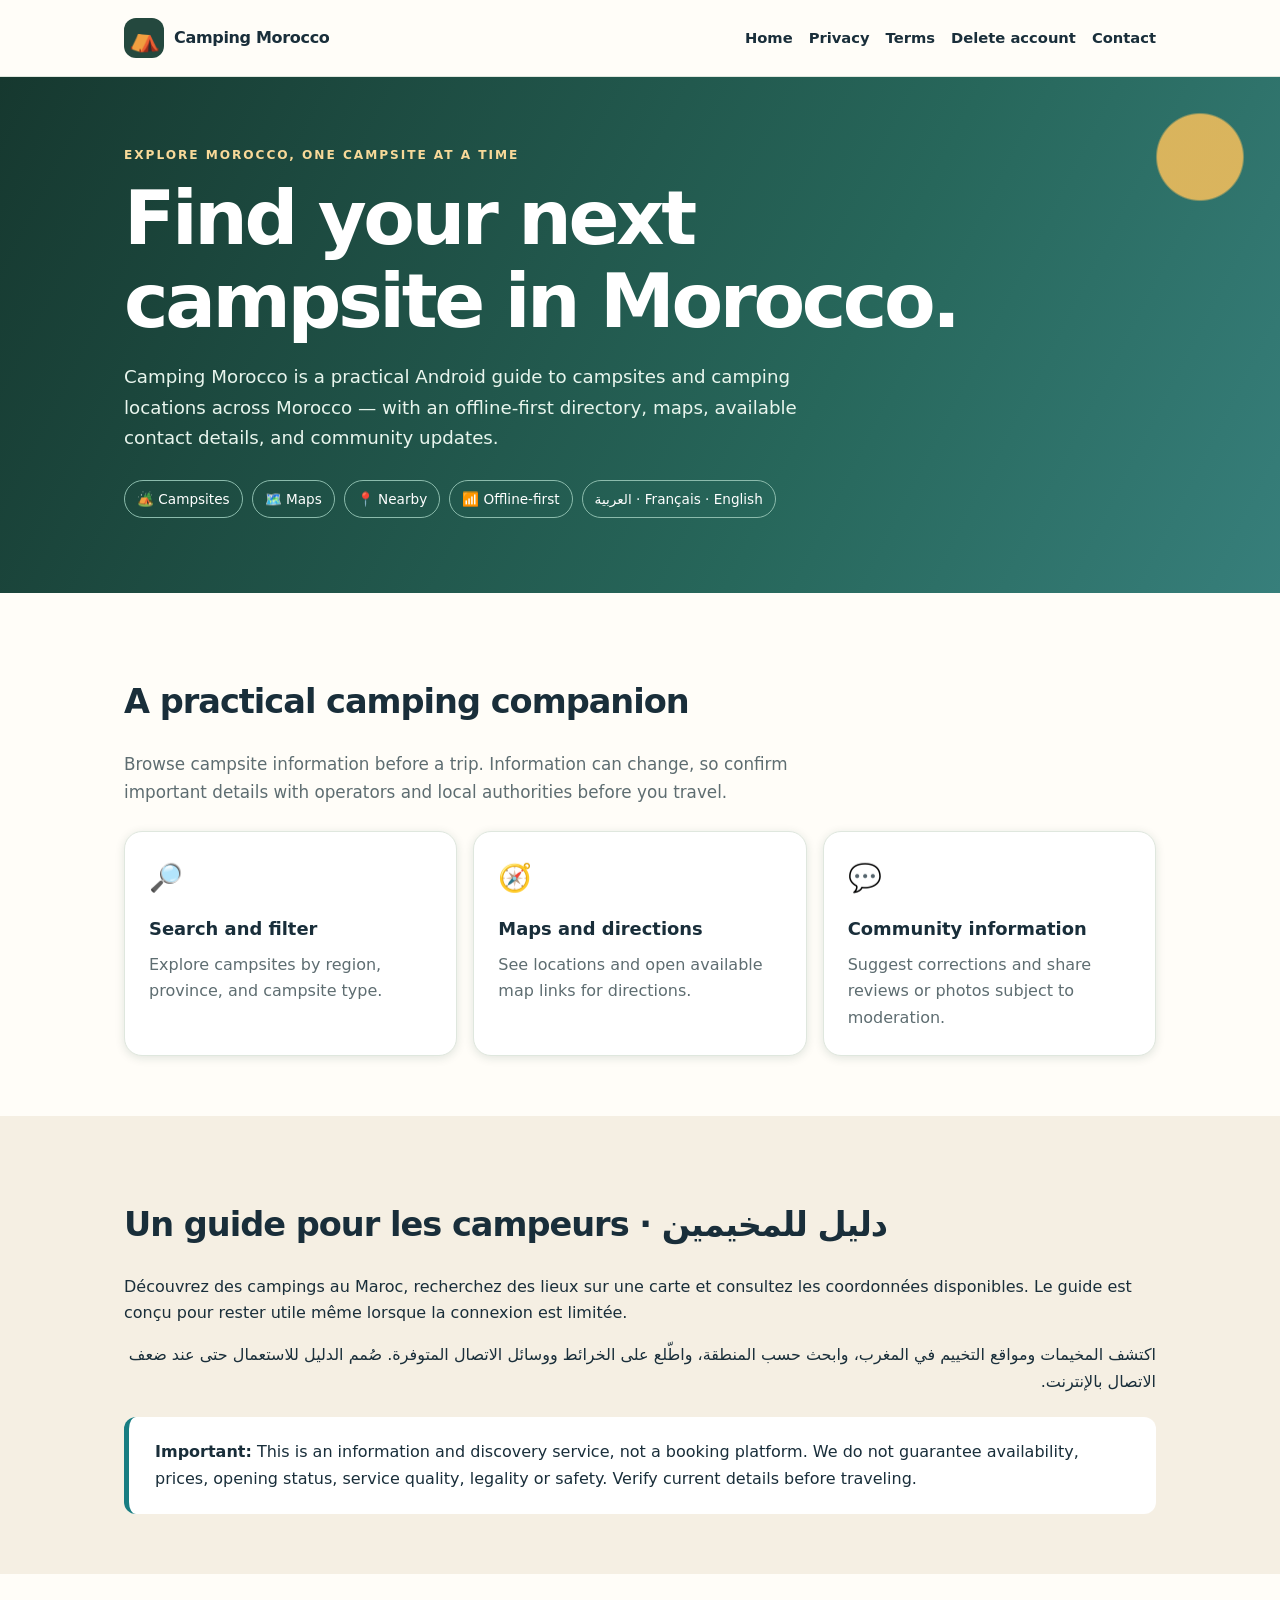
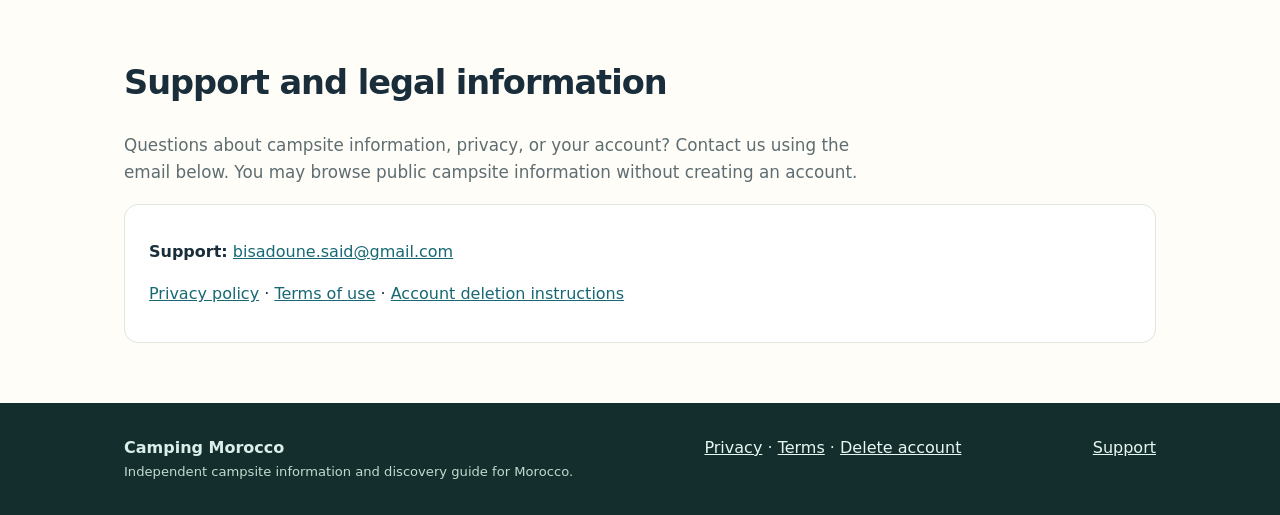
==== index.html @ 6e0ec688 "feat(site): launch Camping Morocco developer home and public legal pages" ====
<!doctype html><html lang="en"><head><meta charset="utf-8"><meta name="viewport" content="width=device-width,initial-scale=1"><meta name="color-scheme" content="light"><meta name="theme-color" content="#24483e"><meta name="description" content="Camping Morocco helps travelers discover campsites in Morocco with offline-first listings, maps, contacts, and community contributions."><title>Home — Camping Morocco</title><link rel="stylesheet" href="/styles.css"><link rel="canonical" href="https://planififni-sketch.github.io/"></head><body><header class="nav"><div class="container nav-inner"><a class="brand" href="/"><span class="brand-mark" aria-hidden="true">⛺</span><span>Camping Morocco</span></a><nav class="links" aria-label="Main navigation"><a href="/">Home</a><a href="/privacy.html">Privacy</a><a href="/terms.html">Terms</a><a href="/account-deletion.html">Delete account</a><a href="/#contact">Contact</a></nav></div></header><main><section class="hero"><div class="container hero-inner"><div class="eyebrow">Explore Morocco, one campsite at a time</div><h1>Find your next campsite in Morocco.</h1><p>Camping Morocco is a practical Android guide to campsites and camping locations across Morocco — with an offline-first directory, maps, available contact details, and community updates.</p><div class="pills"><span class="pill">🏕️ Campsites</span><span class="pill">🗺️ Maps</span><span class="pill">📍 Nearby</span><span class="pill">📶 Offline-first</span><span class="pill">العربية · Français · English</span></div></div></section><section class="section"><div class="container"><h2>A practical camping companion</h2><p class="lead">Browse campsite information before a trip. Information can change, so confirm important details with operators and local authorities before you travel.</p><div class="grid"><article class="tile"><span class="glyph">🔎</span><h3>Search and filter</h3><p>Explore campsites by region, province, and campsite type.</p></article><article class="tile"><span class="glyph">🧭</span><h3>Maps and directions</h3><p>See locations and open available map links for directions.</p></article><article class="tile"><span class="glyph">💬</span><h3>Community information</h3><p>Suggest corrections and share reviews or photos subject to moderation.</p></article></div></div></section><section class="section soft"><div class="container"><h2>Un guide pour les campeurs · دليل للمخيمين</h2><p lang="fr">Découvrez des campings au Maroc, recherchez des lieux sur une carte et consultez les coordonnées disponibles. Le guide est conçu pour rester utile même lorsque la connexion est limitée.</p><p lang="ar" dir="rtl">اكتشف المخيمات ومواقع التخييم في المغرب، وابحث حسب المنطقة، واطّلع على الخرائط ووسائل الاتصال المتوفرة. صُمم الدليل للاستعمال حتى عند ضعف الاتصال بالإنترنت.</p><div class="notes"><strong>Important:</strong> This is an information and discovery service, not a booking platform. We do not guarantee availability, prices, opening status, service quality, legality or safety. Verify current details before traveling.</div></div></section><section id="contact" class="section"><div class="container"><h2>Support and legal information</h2><p class="lead">Questions about campsite information, privacy, or your account? Contact us using the email below. You may browse public campsite information without creating an account.</p><div class="contact"><p><strong>Support:</strong> <a href="mailto:bisadoune.said@gmail.com">bisadoune.said@gmail.com</a></p><p><a href="/privacy.html">Privacy policy</a> · <a href="/terms.html">Terms of use</a> · <a href="/account-deletion.html">Account deletion instructions</a></p></div></div></section></main><footer class="footer"><div class="container footer-inner"><div><strong>Camping Morocco</strong><div class="meta">Independent campsite information and discovery guide for Morocco.</div></div><div><a href="/privacy.html">Privacy</a> · <a href="/terms.html">Terms</a> · <a href="/account-deletion.html">Delete account</a></div><div><a href="mailto:bisadoune.said@gmail.com">Support</a></div></div></footer></body></html>
---- styles.css ----
:root{color-scheme:light;--ink:#192e3a;--pine:#24483e;--sea:#187d82;--sand:#f5efe3;--paper:#fffdf8;--muted:#5e6d71;--line:#dfe7de;--sun:#e9b44f}*{box-sizing:border-box}html{scroll-behavior:smooth}body{margin:0;background:var(--paper);color:var(--ink);font-family:system-ui,-apple-system,Segoe UI,Arial,sans-serif;line-height:1.65}a{color:#176873}a:focus-visible,button:focus-visible{outline:3px solid #c27b2c;outline-offset:3px}.container{max-width:1080px;margin:auto;padding:0 24px}.nav{background:var(--paper);border-bottom:1px solid var(--line)}.nav-inner{min-height:76px;display:flex;align-items:center;justify-content:space-between;gap:20px;flex-wrap:wrap}.brand{display:inline-flex;align-items:center;gap:10px;text-decoration:none;color:var(--ink);font-weight:800;letter-spacing:-.02em}.brand-mark{display:grid;place-items:center;width:40px;height:40px;border-radius:12px;background:var(--pine);color:#fff;font-size:25px}.links{display:flex;flex-wrap:wrap;gap:16px}.links a{text-decoration:none;font-weight:600;color:var(--ink);font-size:.92rem}.links a:hover{text-decoration:underline}.hero{background:linear-gradient(117deg,#16382f,#27675b 64%,#377f7b);color:#fff;position:relative;overflow:hidden}.hero:after{content:"";position:absolute;width:300px;height:300px;right:-70px;top:-70px;background:radial-gradient(circle,#f8c05b 0 20%,transparent 21%);opacity:.85}.hero-inner{min-height:350px;padding-top:68px;padding-bottom:75px;position:relative;z-index:1}.eyebrow{text-transform:uppercase;letter-spacing:.16em;font-size:.76rem;font-weight:750;color:#f8d999}.hero h1{font-size:clamp(2.4rem,6vw,4.7rem);max-width:850px;line-height:1.1;letter-spacing:-.045em;margin:12px 0 20px}.hero p{max-width:680px;color:#e8f5ed;font-size:1.14rem}.pills{display:flex;gap:9px;flex-wrap:wrap;margin-top:27px}.pill{border:1px solid #8bbbac;border-radius:100px;padding:7px 12px;font-size:.85rem}.section{padding:60px 0}.section.soft{background:var(--sand)}h2{font-size:clamp(1.55rem,3vw,2.1rem);letter-spacing:-.03em;line-height:1.25}h3{font-size:1.12rem;margin:0 0 8px}.lead{font-size:1.05rem;color:var(--muted);max-width:740px}.grid{display:grid;grid-template-columns:repeat(3,minmax(0,1fr));gap:16px;margin-top:25px}.tile{background:#fff;border:1px solid var(--line);padding:24px;border-radius:18px;box-shadow:0 2px 10px #123a2520}.tile p{margin:0;color:var(--muted)}.glyph{font-size:1.7rem;display:block;margin-bottom:13px}.notes{padding:22px 26px;background:#fff;border-left:5px solid var(--sea);border-radius:12px;margin-top:22px}.button{display:inline-block;background:var(--pine);color:#fff;text-decoration:none;border-radius:10px;padding:10px 16px;font-weight:700}.button:hover{background:#366e5b}.footer{background:#142e2d;color:#daeeea;padding:32px 0}.footer a{color:#e7f8f3}.footer-inner{display:flex;gap:20px;justify-content:space-between;flex-wrap:wrap}.legal{max-width:850px;margin:0 auto;padding:52px 24px 80px}.legal h1{font-size:clamp(2rem,5vw,3rem);line-height:1.2}.legal h2{margin-top:32px}.legal .date{color:var(--muted)}.legal li{margin-bottom:11px}.small{font-size:.9rem;color:var(--muted)}.langbox{margin-top:32px;border-top:1px solid var(--line);padding-top:16px}.langbox[dir=rtl]{text-align:right}.contact{padding:18px 24px;border:1px solid var(--line);border-radius:14px;background:#fff}.meta{font-size:.82rem;color:#c2d9cd}@media(max-width:710px){.grid{grid-template-columns:1fr}.hero-inner{padding-top:48px;padding-bottom:54px}.nav-inner{padding-top:14px;padding-bottom:14px}.links{gap:12px}.section{padding:43px 0}}
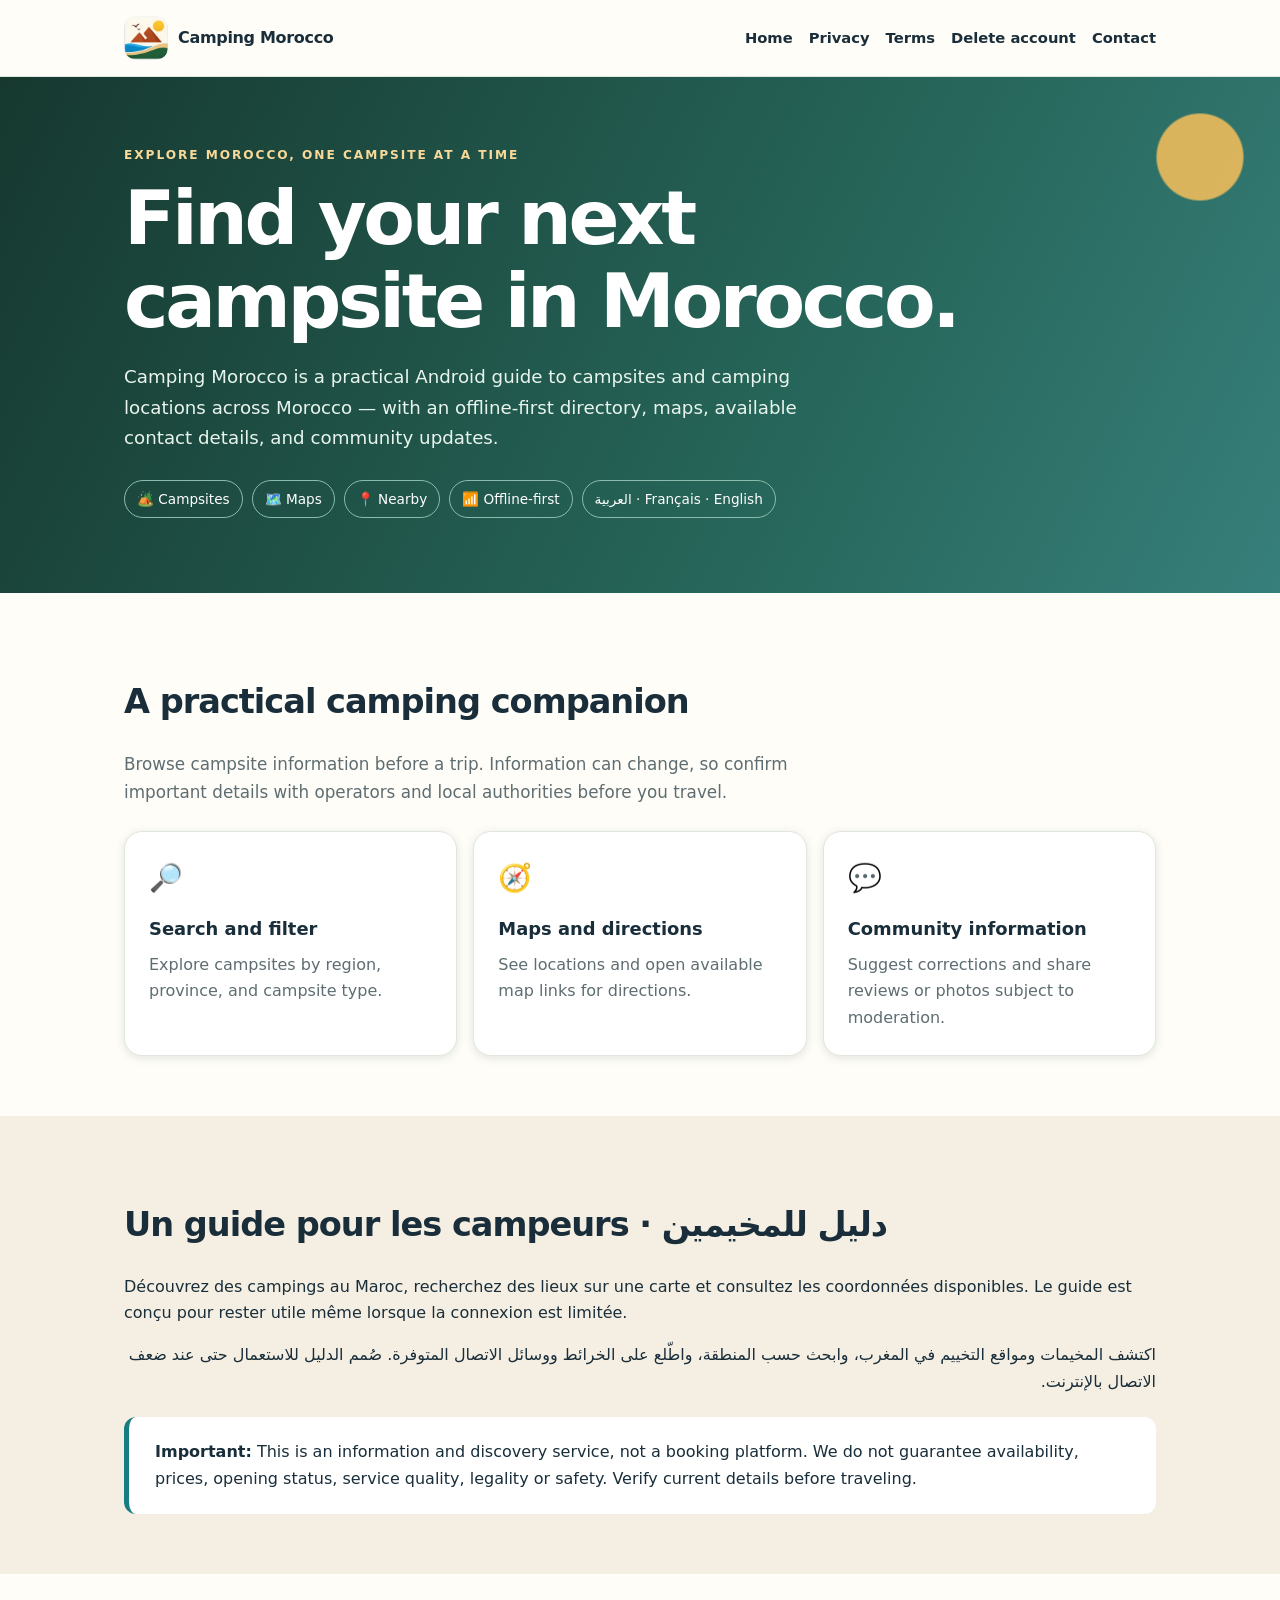
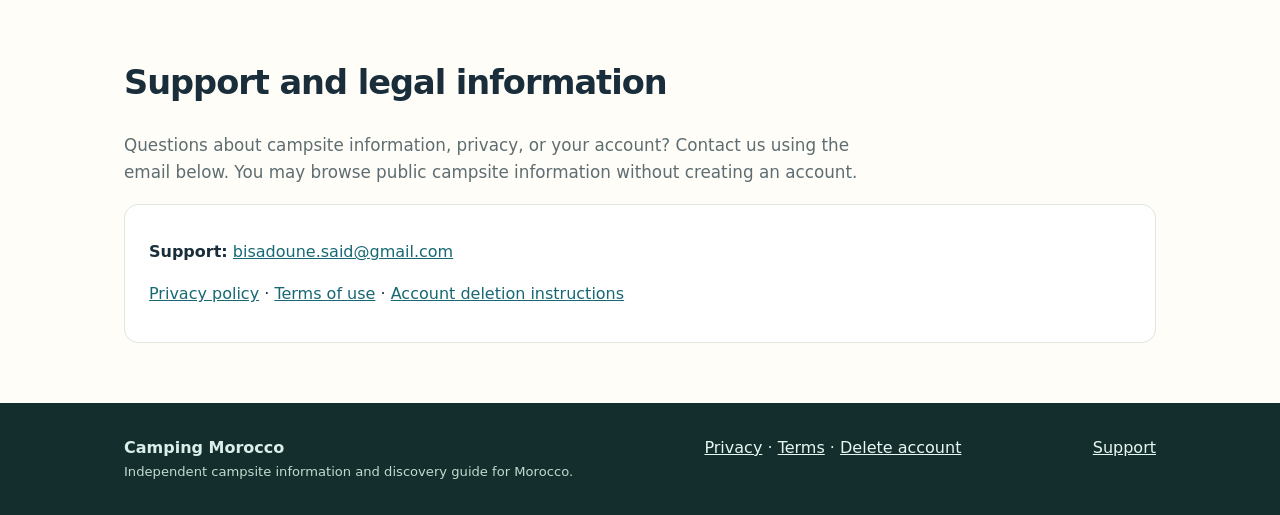
==== commit d6aa8f49: "fix(branding): replace placeholder tent with original Camping Morocco app logo on every page" ====
--- a/index.html
+++ b/index.html
@@ -1 +1 @@
-<!doctype html><html lang="en"><head><meta charset="utf-8"><meta name="viewport" content="width=device-width,initial-scale=1"><meta name="color-scheme" content="light"><meta name="theme-color" content="#24483e"><meta name="description" content="Camping Morocco helps travelers discover campsites in Morocco with offline-first listings, maps, contacts, and community contributions."><title>Home — Camping Morocco</title><link rel="stylesheet" href="/styles.css"><link rel="canonical" href="https://planififni-sketch.github.io/"></head><body><header class="nav"><div class="container nav-inner"><a class="brand" href="/"><span class="brand-mark" aria-hidden="true">⛺</span><span>Camping Morocco</span></a><nav class="links" aria-label="Main navigation"><a href="/">Home</a><a href="/privacy.html">Privacy</a><a href="/terms.html">Terms</a><a href="/account-deletion.html">Delete account</a><a href="/#contact">Contact</a></nav></div></header><main><section class="hero"><div class="container hero-inner"><div class="eyebrow">Explore Morocco, one campsite at a time</div><h1>Find your next campsite in Morocco.</h1><p>Camping Morocco is a practical Android guide to campsites and camping locations across Morocco — with an offline-first directory, maps, available contact details, and community updates.</p><div class="pills"><span class="pill">🏕️ Campsites</span><span class="pill">🗺️ Maps</span><span class="pill">📍 Nearby</span><span class="pill">📶 Offline-first</span><span class="pill">العربية · Français · English</span></div></div></section><section class="section"><div class="container"><h2>A practical camping companion</h2><p class="lead">Browse campsite information before a trip. Information can change, so confirm important details with operators and local authorities before you travel.</p><div class="grid"><article class="tile"><span class="glyph">🔎</span><h3>Search and filter</h3><p>Explore campsites by region, province, and campsite type.</p></article><article class="tile"><span class="glyph">🧭</span><h3>Maps and directions</h3><p>See locations and open available map links for directions.</p></article><article class="tile"><span class="glyph">💬</span><h3>Community information</h3><p>Suggest corrections and share reviews or photos subject to moderation.</p></article></div></div></section><section class="section soft"><div class="container"><h2>Un guide pour les campeurs · دليل للمخيمين</h2><p lang="fr">Découvrez des campings au Maroc, recherchez des lieux sur une carte et consultez les coordonnées disponibles. Le guide est conçu pour rester utile même lorsque la connexion est limitée.</p><p lang="ar" dir="rtl">اكتشف المخيمات ومواقع التخييم في المغرب، وابحث حسب المنطقة، واطّلع على الخرائط ووسائل الاتصال المتوفرة. صُمم الدليل للاستعمال حتى عند ضعف الاتصال بالإنترنت.</p><div class="notes"><strong>Important:</strong> This is an information and discovery service, not a booking platform. We do not guarantee availability, prices, opening status, service quality, legality or safety. Verify current details before traveling.</div></div></section><section id="contact" class="section"><div class="container"><h2>Support and legal information</h2><p class="lead">Questions about campsite information, privacy, or your account? Contact us using the email below. You may browse public campsite information without creating an account.</p><div class="contact"><p><strong>Support:</strong> <a href="mailto:bisadoune.said@gmail.com">bisadoune.said@gmail.com</a></p><p><a href="/privacy.html">Privacy policy</a> · <a href="/terms.html">Terms of use</a> · <a href="/account-deletion.html">Account deletion instructions</a></p></div></div></section></main><footer class="footer"><div class="container footer-inner"><div><strong>Camping Morocco</strong><div class="meta">Independent campsite information and discovery guide for Morocco.</div></div><div><a href="/privacy.html">Privacy</a> · <a href="/terms.html">Terms</a> · <a href="/account-deletion.html">Delete account</a></div><div><a href="mailto:bisadoune.said@gmail.com">Support</a></div></div></footer></body></html>+<!doctype html><html lang="en"><head><meta charset="utf-8"><meta name="viewport" content="width=device-width,initial-scale=1"><meta name="color-scheme" content="light"><meta name="theme-color" content="#24483e"><meta name="description" content="Camping Morocco helps travelers discover campsites in Morocco with offline-first listings, maps, contacts, and community contributions."><title>Home — Camping Morocco</title><link rel="stylesheet" href="/styles.css"><link rel="icon" type="image/webp" href="/assets/camping-morocco-logo.webp"><link rel="canonical" href="https://planififni-sketch.github.io/"></head><body><header class="nav"><div class="container nav-inner"><a class="brand" href="/"><span class="brand-mark"><img src="/assets/camping-morocco-logo.webp" alt="" width="44" height="44" decoding="async"></span><span>Camping Morocco</span></a><nav class="links" aria-label="Main navigation"><a href="/">Home</a><a href="/privacy.html">Privacy</a><a href="/terms.html">Terms</a><a href="/account-deletion.html">Delete account</a><a href="/#contact">Contact</a></nav></div></header><main><section class="hero"><div class="container hero-inner"><div class="eyebrow">Explore Morocco, one campsite at a time</div><h1>Find your next campsite in Morocco.</h1><p>Camping Morocco is a practical Android guide to campsites and camping locations across Morocco — with an offline-first directory, maps, available contact details, and community updates.</p><div class="pills"><span class="pill">🏕️ Campsites</span><span class="pill">🗺️ Maps</span><span class="pill">📍 Nearby</span><span class="pill">📶 Offline-first</span><span class="pill">العربية · Français · English</span></div></div></section><section class="section"><div class="container"><h2>A practical camping companion</h2><p class="lead">Browse campsite information before a trip. Information can change, so confirm important details with operators and local authorities before you travel.</p><div class="grid"><article class="tile"><span class="glyph">🔎</span><h3>Search and filter</h3><p>Explore campsites by region, province, and campsite type.</p></article><article class="tile"><span class="glyph">🧭</span><h3>Maps and directions</h3><p>See locations and open available map links for directions.</p></article><article class="tile"><span class="glyph">💬</span><h3>Community information</h3><p>Suggest corrections and share reviews or photos subject to moderation.</p></article></div></div></section><section class="section soft"><div class="container"><h2>Un guide pour les campeurs · دليل للمخيمين</h2><p lang="fr">Découvrez des campings au Maroc, recherchez des lieux sur une carte et consultez les coordonnées disponibles. Le guide est conçu pour rester utile même lorsque la connexion est limitée.</p><p lang="ar" dir="rtl">اكتشف المخيمات ومواقع التخييم في المغرب، وابحث حسب المنطقة، واطّلع على الخرائط ووسائل الاتصال المتوفرة. صُمم الدليل للاستعمال حتى عند ضعف الاتصال بالإنترنت.</p><div class="notes"><strong>Important:</strong> This is an information and discovery service, not a booking platform. We do not guarantee availability, prices, opening status, service quality, legality or safety. Verify current details before traveling.</div></div></section><section id="contact" class="section"><div class="container"><h2>Support and legal information</h2><p class="lead">Questions about campsite information, privacy, or your account? Contact us using the email below. You may browse public campsite information without creating an account.</p><div class="contact"><p><strong>Support:</strong> <a href="mailto:bisadoune.said@gmail.com">bisadoune.said@gmail.com</a></p><p><a href="/privacy.html">Privacy policy</a> · <a href="/terms.html">Terms of use</a> · <a href="/account-deletion.html">Account deletion instructions</a></p></div></div></section></main><footer class="footer"><div class="container footer-inner"><div><strong>Camping Morocco</strong><div class="meta">Independent campsite information and discovery guide for Morocco.</div></div><div><a href="/privacy.html">Privacy</a> · <a href="/terms.html">Terms</a> · <a href="/account-deletion.html">Delete account</a></div><div><a href="mailto:bisadoune.said@gmail.com">Support</a></div></div></footer></body></html>
--- a/styles.css
+++ b/styles.css
@@ -1 +1 @@
-:root{color-scheme:light;--ink:#192e3a;--pine:#24483e;--sea:#187d82;--sand:#f5efe3;--paper:#fffdf8;--muted:#5e6d71;--line:#dfe7de;--sun:#e9b44f}*{box-sizing:border-box}html{scroll-behavior:smooth}body{margin:0;background:var(--paper);color:var(--ink);font-family:system-ui,-apple-system,Segoe UI,Arial,sans-serif;line-height:1.65}a{color:#176873}a:focus-visible,button:focus-visible{outline:3px solid #c27b2c;outline-offset:3px}.container{max-width:1080px;margin:auto;padding:0 24px}.nav{background:var(--paper);border-bottom:1px solid var(--line)}.nav-inner{min-height:76px;display:flex;align-items:center;justify-content:space-between;gap:20px;flex-wrap:wrap}.brand{display:inline-flex;align-items:center;gap:10px;text-decoration:none;color:var(--ink);font-weight:800;letter-spacing:-.02em}.brand-mark{display:grid;place-items:center;width:40px;height:40px;border-radius:12px;background:var(--pine);color:#fff;font-size:25px}.links{display:flex;flex-wrap:wrap;gap:16px}.links a{text-decoration:none;font-weight:600;color:var(--ink);font-size:.92rem}.links a:hover{text-decoration:underline}.hero{background:linear-gradient(117deg,#16382f,#27675b 64%,#377f7b);color:#fff;position:relative;overflow:hidden}.hero:after{content:"";position:absolute;width:300px;height:300px;right:-70px;top:-70px;background:radial-gradient(circle,#f8c05b 0 20%,transparent 21%);opacity:.85}.hero-inner{min-height:350px;padding-top:68px;padding-bottom:75px;position:relative;z-index:1}.eyebrow{text-transform:uppercase;letter-spacing:.16em;font-size:.76rem;font-weight:750;color:#f8d999}.hero h1{font-size:clamp(2.4rem,6vw,4.7rem);max-width:850px;line-height:1.1;letter-spacing:-.045em;margin:12px 0 20px}.hero p{max-width:680px;color:#e8f5ed;font-size:1.14rem}.pills{display:flex;gap:9px;flex-wrap:wrap;margin-top:27px}.pill{border:1px solid #8bbbac;border-radius:100px;padding:7px 12px;font-size:.85rem}.section{padding:60px 0}.section.soft{background:var(--sand)}h2{font-size:clamp(1.55rem,3vw,2.1rem);letter-spacing:-.03em;line-height:1.25}h3{font-size:1.12rem;margin:0 0 8px}.lead{font-size:1.05rem;color:var(--muted);max-width:740px}.grid{display:grid;grid-template-columns:repeat(3,minmax(0,1fr));gap:16px;margin-top:25px}.tile{background:#fff;border:1px solid var(--line);padding:24px;border-radius:18px;box-shadow:0 2px 10px #123a2520}.tile p{margin:0;color:var(--muted)}.glyph{font-size:1.7rem;display:block;margin-bottom:13px}.notes{padding:22px 26px;background:#fff;border-left:5px solid var(--sea);border-radius:12px;margin-top:22px}.button{display:inline-block;background:var(--pine);color:#fff;text-decoration:none;border-radius:10px;padding:10px 16px;font-weight:700}.button:hover{background:#366e5b}.footer{background:#142e2d;color:#daeeea;padding:32px 0}.footer a{color:#e7f8f3}.footer-inner{display:flex;gap:20px;justify-content:space-between;flex-wrap:wrap}.legal{max-width:850px;margin:0 auto;padding:52px 24px 80px}.legal h1{font-size:clamp(2rem,5vw,3rem);line-height:1.2}.legal h2{margin-top:32px}.legal .date{color:var(--muted)}.legal li{margin-bottom:11px}.small{font-size:.9rem;color:var(--muted)}.langbox{margin-top:32px;border-top:1px solid var(--line);padding-top:16px}.langbox[dir=rtl]{text-align:right}.contact{padding:18px 24px;border:1px solid var(--line);border-radius:14px;background:#fff}.meta{font-size:.82rem;color:#c2d9cd}@media(max-width:710px){.grid{grid-template-columns:1fr}.hero-inner{padding-top:48px;padding-bottom:54px}.nav-inner{padding-top:14px;padding-bottom:14px}.links{gap:12px}.section{padding:43px 0}}
+:root{color-scheme:light;--ink:#192e3a;--pine:#24483e;--sea:#187d82;--sand:#f5efe3;--paper:#fffdf8;--muted:#5e6d71;--line:#dfe7de;--sun:#e9b44f}*{box-sizing:border-box}html{scroll-behavior:smooth}body{margin:0;background:var(--paper);color:var(--ink);font-family:system-ui,-apple-system,Segoe UI,Arial,sans-serif;line-height:1.65}a{color:#176873}a:focus-visible,button:focus-visible{outline:3px solid #c27b2c;outline-offset:3px}.container{max-width:1080px;margin:auto;padding:0 24px}.nav{background:var(--paper);border-bottom:1px solid var(--line)}.nav-inner{min-height:76px;display:flex;align-items:center;justify-content:space-between;gap:20px;flex-wrap:wrap}.brand{display:inline-flex;align-items:center;gap:10px;text-decoration:none;color:var(--ink);font-weight:800;letter-spacing:-.02em}.brand-mark{display:inline-flex;align-items:center;justify-content:center;width:44px;height:44px;flex-shrink:0}.brand-mark img{display:block;width:44px;height:44px;object-fit:contain;border-radius:12px}.links{display:flex;flex-wrap:wrap;gap:16px}.links a{text-decoration:none;font-weight:600;color:var(--ink);font-size:.92rem}.links a:hover{text-decoration:underline}.hero{background:linear-gradient(117deg,#16382f,#27675b 64%,#377f7b);color:#fff;position:relative;overflow:hidden}.hero:after{content:"";position:absolute;width:300px;height:300px;right:-70px;top:-70px;background:radial-gradient(circle,#f8c05b 0 20%,transparent 21%);opacity:.85}.hero-inner{min-height:350px;padding-top:68px;padding-bottom:75px;position:relative;z-index:1}.eyebrow{text-transform:uppercase;letter-spacing:.16em;font-size:.76rem;font-weight:750;color:#f8d999}.hero h1{font-size:clamp(2.4rem,6vw,4.7rem);max-width:850px;line-height:1.1;letter-spacing:-.045em;margin:12px 0 20px}.hero p{max-width:680px;color:#e8f5ed;font-size:1.14rem}.pills{display:flex;gap:9px;flex-wrap:wrap;margin-top:27px}.pill{border:1px solid #8bbbac;border-radius:100px;padding:7px 12px;font-size:.85rem}.section{padding:60px 0}.section.soft{background:var(--sand)}h2{font-size:clamp(1.55rem,3vw,2.1rem);letter-spacing:-.03em;line-height:1.25}h3{font-size:1.12rem;margin:0 0 8px}.lead{font-size:1.05rem;color:var(--muted);max-width:740px}.grid{display:grid;grid-template-columns:repeat(3,minmax(0,1fr));gap:16px;margin-top:25px}.tile{background:#fff;border:1px solid var(--line);padding:24px;border-radius:18px;box-shadow:0 2px 10px #123a2520}.tile p{margin:0;color:var(--muted)}.glyph{font-size:1.7rem;display:block;margin-bottom:13px}.notes{padding:22px 26px;background:#fff;border-left:5px solid var(--sea);border-radius:12px;margin-top:22px}.button{display:inline-block;background:var(--pine);color:#fff;text-decoration:none;border-radius:10px;padding:10px 16px;font-weight:700}.button:hover{background:#366e5b}.footer{background:#142e2d;color:#daeeea;padding:32px 0}.footer a{color:#e7f8f3}.footer-inner{display:flex;gap:20px;justify-content:space-between;flex-wrap:wrap}.legal{max-width:850px;margin:0 auto;padding:52px 24px 80px}.legal h1{font-size:clamp(2rem,5vw,3rem);line-height:1.2}.legal h2{margin-top:32px}.legal .date{color:var(--muted)}.legal li{margin-bottom:11px}.small{font-size:.9rem;color:var(--muted)}.langbox{margin-top:32px;border-top:1px solid var(--line);padding-top:16px}.langbox[dir=rtl]{text-align:right}.contact{padding:18px 24px;border:1px solid var(--line);border-radius:14px;background:#fff}.meta{font-size:.82rem;color:#c2d9cd}@media(max-width:710px){.grid{grid-template-columns:1fr}.hero-inner{padding-top:48px;padding-bottom:54px}.nav-inner{padding-top:14px;padding-bottom:14px}.links{gap:12px}.section{padding:43px 0}}
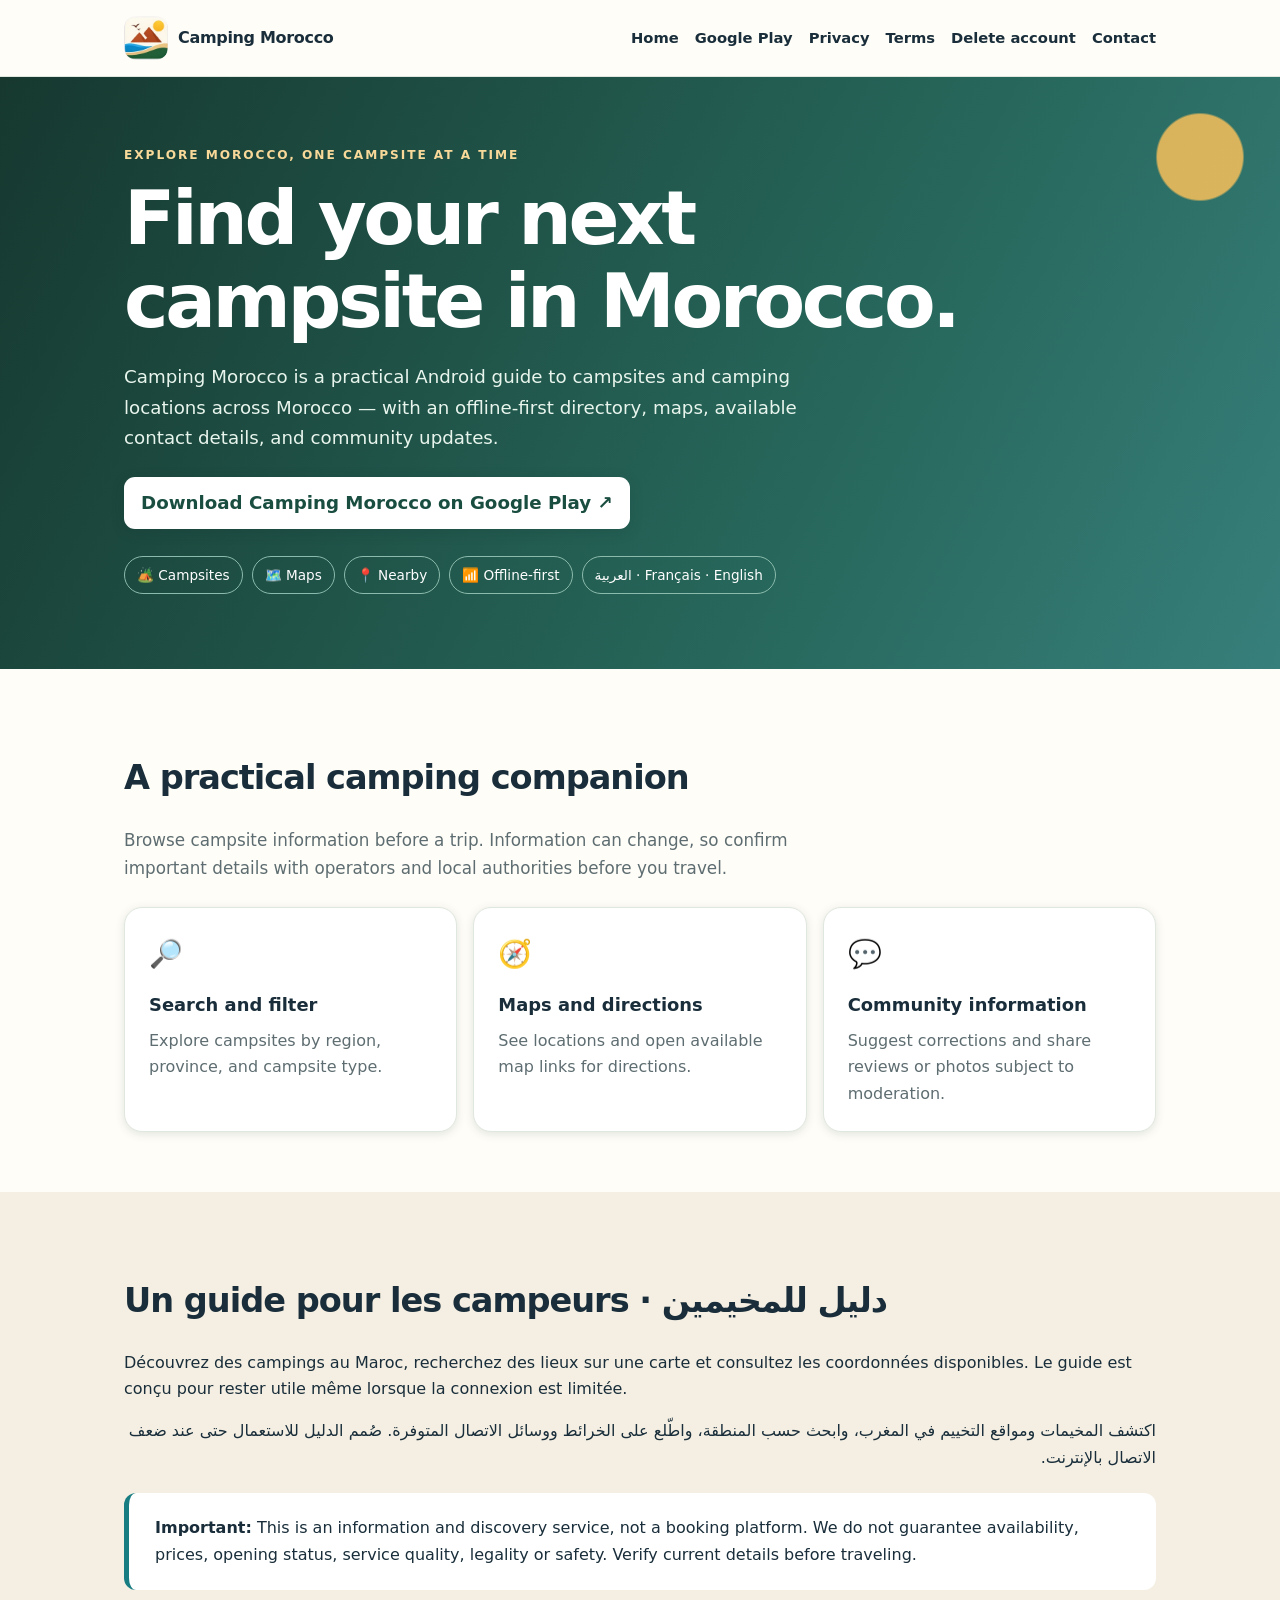
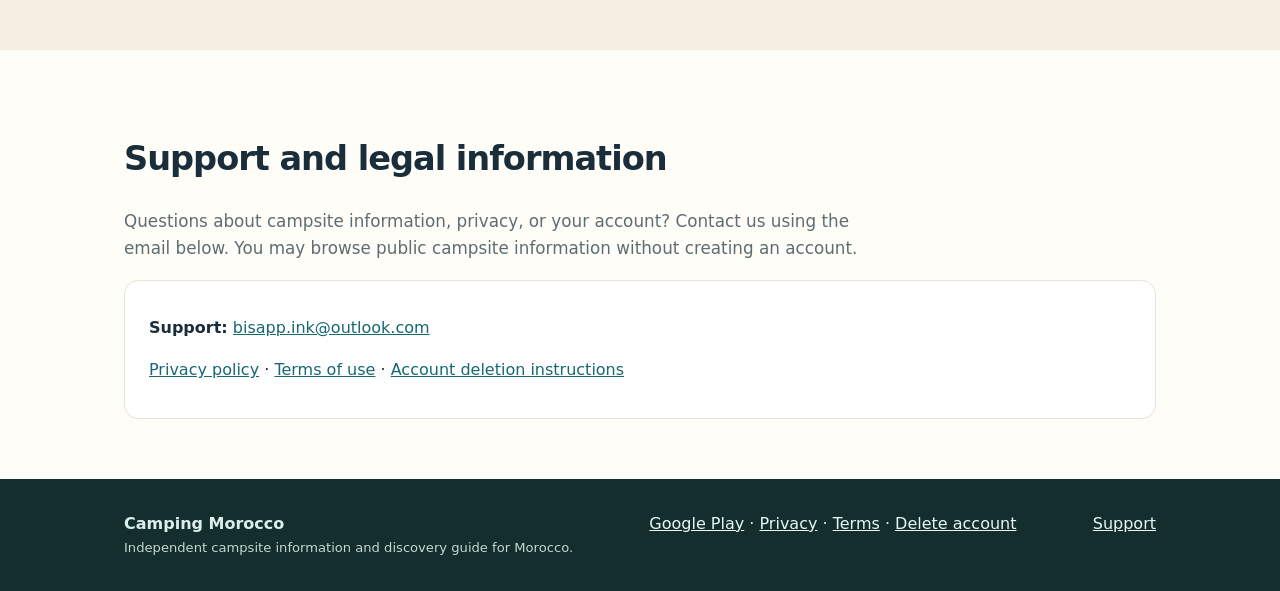
==== commit b0d4e9d6: "feat(site): link official Play Store and update public support email" ====
--- a/index.html
+++ b/index.html
@@ -1 +1 @@
-<!doctype html><html lang="en"><head><meta charset="utf-8"><meta name="viewport" content="width=device-width,initial-scale=1"><meta name="color-scheme" content="light"><meta name="theme-color" content="#24483e"><meta name="description" content="Camping Morocco helps travelers discover campsites in Morocco with offline-first listings, maps, contacts, and community contributions."><title>Home — Camping Morocco</title><link rel="stylesheet" href="/styles.css"><link rel="icon" type="image/webp" href="/assets/camping-morocco-logo.webp"><link rel="canonical" href="https://planififni-sketch.github.io/"></head><body><header class="nav"><div class="container nav-inner"><a class="brand" href="/"><span class="brand-mark"><img src="/assets/camping-morocco-logo.webp" alt="" width="44" height="44" decoding="async"></span><span>Camping Morocco</span></a><nav class="links" aria-label="Main navigation"><a href="/">Home</a><a href="/privacy.html">Privacy</a><a href="/terms.html">Terms</a><a href="/account-deletion.html">Delete account</a><a href="/#contact">Contact</a></nav></div></header><main><section class="hero"><div class="container hero-inner"><div class="eyebrow">Explore Morocco, one campsite at a time</div><h1>Find your next campsite in Morocco.</h1><p>Camping Morocco is a practical Android guide to campsites and camping locations across Morocco — with an offline-first directory, maps, available contact details, and community updates.</p><div class="pills"><span class="pill">🏕️ Campsites</span><span class="pill">🗺️ Maps</span><span class="pill">📍 Nearby</span><span class="pill">📶 Offline-first</span><span class="pill">العربية · Français · English</span></div></div></section><section class="section"><div class="container"><h2>A practical camping companion</h2><p class="lead">Browse campsite information before a trip. Information can change, so confirm important details with operators and local authorities before you travel.</p><div class="grid"><article class="tile"><span class="glyph">🔎</span><h3>Search and filter</h3><p>Explore campsites by region, province, and campsite type.</p></article><article class="tile"><span class="glyph">🧭</span><h3>Maps and directions</h3><p>See locations and open available map links for directions.</p></article><article class="tile"><span class="glyph">💬</span><h3>Community information</h3><p>Suggest corrections and share reviews or photos subject to moderation.</p></article></div></div></section><section class="section soft"><div class="container"><h2>Un guide pour les campeurs · دليل للمخيمين</h2><p lang="fr">Découvrez des campings au Maroc, recherchez des lieux sur une carte et consultez les coordonnées disponibles. Le guide est conçu pour rester utile même lorsque la connexion est limitée.</p><p lang="ar" dir="rtl">اكتشف المخيمات ومواقع التخييم في المغرب، وابحث حسب المنطقة، واطّلع على الخرائط ووسائل الاتصال المتوفرة. صُمم الدليل للاستعمال حتى عند ضعف الاتصال بالإنترنت.</p><div class="notes"><strong>Important:</strong> This is an information and discovery service, not a booking platform. We do not guarantee availability, prices, opening status, service quality, legality or safety. Verify current details before traveling.</div></div></section><section id="contact" class="section"><div class="container"><h2>Support and legal information</h2><p class="lead">Questions about campsite information, privacy, or your account? Contact us using the email below. You may browse public campsite information without creating an account.</p><div class="contact"><p><strong>Support:</strong> <a href="mailto:bisadoune.said@gmail.com">bisadoune.said@gmail.com</a></p><p><a href="/privacy.html">Privacy policy</a> · <a href="/terms.html">Terms of use</a> · <a href="/account-deletion.html">Account deletion instructions</a></p></div></div></section></main><footer class="footer"><div class="container footer-inner"><div><strong>Camping Morocco</strong><div class="meta">Independent campsite information and discovery guide for Morocco.</div></div><div><a href="/privacy.html">Privacy</a> · <a href="/terms.html">Terms</a> · <a href="/account-deletion.html">Delete account</a></div><div><a href="mailto:bisadoune.said@gmail.com">Support</a></div></div></footer></body></html>+<!doctype html><html lang="en"><head><meta charset="utf-8"><meta name="viewport" content="width=device-width,initial-scale=1"><meta name="color-scheme" content="light"><meta name="theme-color" content="#24483e"><meta name="description" content="Camping Morocco helps travelers discover campsites in Morocco with offline-first listings, maps, contacts, and community contributions."><title>Home — Camping Morocco</title><link rel="stylesheet" href="/styles.css"><link rel="icon" type="image/webp" href="/assets/camping-morocco-logo.webp"><link rel="canonical" href="https://planififni-sketch.github.io/"></head><body><header class="nav"><div class="container nav-inner"><a class="brand" href="/"><span class="brand-mark"><img src="/assets/camping-morocco-logo.webp" alt="" width="44" height="44" decoding="async"></span><span>Camping Morocco</span></a><nav class="links" aria-label="Main navigation"><a href="/">Home</a><a href="https://play.google.com/store/apps/details?id=ma.campingmorocco.app" target="_blank" rel="noopener noreferrer">Google Play</a><a href="/privacy.html">Privacy</a><a href="/terms.html">Terms</a><a href="/account-deletion.html">Delete account</a><a href="/#contact">Contact</a></nav></div></header><main><section class="hero"><div class="container hero-inner"><div class="eyebrow">Explore Morocco, one campsite at a time</div><h1>Find your next campsite in Morocco.</h1><p>Camping Morocco is a practical Android guide to campsites and camping locations across Morocco — with an offline-first directory, maps, available contact details, and community updates.</p><p class="store-cta"><a class="store-link" href="https://play.google.com/store/apps/details?id=ma.campingmorocco.app" target="_blank" rel="noopener noreferrer">Download Camping Morocco on Google Play ↗</a></p><div class="pills"><span class="pill">🏕️ Campsites</span><span class="pill">🗺️ Maps</span><span class="pill">📍 Nearby</span><span class="pill">📶 Offline-first</span><span class="pill">العربية · Français · English</span></div></div></section><section class="section"><div class="container"><h2>A practical camping companion</h2><p class="lead">Browse campsite information before a trip. Information can change, so confirm important details with operators and local authorities before you travel.</p><div class="grid"><article class="tile"><span class="glyph">🔎</span><h3>Search and filter</h3><p>Explore campsites by region, province, and campsite type.</p></article><article class="tile"><span class="glyph">🧭</span><h3>Maps and directions</h3><p>See locations and open available map links for directions.</p></article><article class="tile"><span class="glyph">💬</span><h3>Community information</h3><p>Suggest corrections and share reviews or photos subject to moderation.</p></article></div></div></section><section class="section soft"><div class="container"><h2>Un guide pour les campeurs · دليل للمخيمين</h2><p lang="fr">Découvrez des campings au Maroc, recherchez des lieux sur une carte et consultez les coordonnées disponibles. Le guide est conçu pour rester utile même lorsque la connexion est limitée.</p><p lang="ar" dir="rtl">اكتشف المخيمات ومواقع التخييم في المغرب، وابحث حسب المنطقة، واطّلع على الخرائط ووسائل الاتصال المتوفرة. صُمم الدليل للاستعمال حتى عند ضعف الاتصال بالإنترنت.</p><div class="notes"><strong>Important:</strong> This is an information and discovery service, not a booking platform. We do not guarantee availability, prices, opening status, service quality, legality or safety. Verify current details before traveling.</div></div></section><section id="contact" class="section"><div class="container"><h2>Support and legal information</h2><p class="lead">Questions about campsite information, privacy, or your account? Contact us using the email below. You may browse public campsite information without creating an account.</p><div class="contact"><p><strong>Support:</strong> <a href="mailto:bisapp.ink@outlook.com">bisapp.ink@outlook.com</a></p><p><a href="/privacy.html">Privacy policy</a> · <a href="/terms.html">Terms of use</a> · <a href="/account-deletion.html">Account deletion instructions</a></p></div></div></section></main><footer class="footer"><div class="container footer-inner"><div><strong>Camping Morocco</strong><div class="meta">Independent campsite information and discovery guide for Morocco.</div></div><div><a href="https://play.google.com/store/apps/details?id=ma.campingmorocco.app" target="_blank" rel="noopener noreferrer">Google Play</a> · <a href="/privacy.html">Privacy</a> · <a href="/terms.html">Terms</a> · <a href="/account-deletion.html">Delete account</a></div><div><a href="mailto:bisapp.ink@outlook.com">Support</a></div></div></footer></body></html>
--- a/styles.css
+++ b/styles.css
@@ -1 +1,2 @@
 :root{color-scheme:light;--ink:#192e3a;--pine:#24483e;--sea:#187d82;--sand:#f5efe3;--paper:#fffdf8;--muted:#5e6d71;--line:#dfe7de;--sun:#e9b44f}*{box-sizing:border-box}html{scroll-behavior:smooth}body{margin:0;background:var(--paper);color:var(--ink);font-family:system-ui,-apple-system,Segoe UI,Arial,sans-serif;line-height:1.65}a{color:#176873}a:focus-visible,button:focus-visible{outline:3px solid #c27b2c;outline-offset:3px}.container{max-width:1080px;margin:auto;padding:0 24px}.nav{background:var(--paper);border-bottom:1px solid var(--line)}.nav-inner{min-height:76px;display:flex;align-items:center;justify-content:space-between;gap:20px;flex-wrap:wrap}.brand{display:inline-flex;align-items:center;gap:10px;text-decoration:none;color:var(--ink);font-weight:800;letter-spacing:-.02em}.brand-mark{display:inline-flex;align-items:center;justify-content:center;width:44px;height:44px;flex-shrink:0}.brand-mark img{display:block;width:44px;height:44px;object-fit:contain;border-radius:12px}.links{display:flex;flex-wrap:wrap;gap:16px}.links a{text-decoration:none;font-weight:600;color:var(--ink);font-size:.92rem}.links a:hover{text-decoration:underline}.hero{background:linear-gradient(117deg,#16382f,#27675b 64%,#377f7b);color:#fff;position:relative;overflow:hidden}.hero:after{content:"";position:absolute;width:300px;height:300px;right:-70px;top:-70px;background:radial-gradient(circle,#f8c05b 0 20%,transparent 21%);opacity:.85}.hero-inner{min-height:350px;padding-top:68px;padding-bottom:75px;position:relative;z-index:1}.eyebrow{text-transform:uppercase;letter-spacing:.16em;font-size:.76rem;font-weight:750;color:#f8d999}.hero h1{font-size:clamp(2.4rem,6vw,4.7rem);max-width:850px;line-height:1.1;letter-spacing:-.045em;margin:12px 0 20px}.hero p{max-width:680px;color:#e8f5ed;font-size:1.14rem}.pills{display:flex;gap:9px;flex-wrap:wrap;margin-top:27px}.pill{border:1px solid #8bbbac;border-radius:100px;padding:7px 12px;font-size:.85rem}.section{padding:60px 0}.section.soft{background:var(--sand)}h2{font-size:clamp(1.55rem,3vw,2.1rem);letter-spacing:-.03em;line-height:1.25}h3{font-size:1.12rem;margin:0 0 8px}.lead{font-size:1.05rem;color:var(--muted);max-width:740px}.grid{display:grid;grid-template-columns:repeat(3,minmax(0,1fr));gap:16px;margin-top:25px}.tile{background:#fff;border:1px solid var(--line);padding:24px;border-radius:18px;box-shadow:0 2px 10px #123a2520}.tile p{margin:0;color:var(--muted)}.glyph{font-size:1.7rem;display:block;margin-bottom:13px}.notes{padding:22px 26px;background:#fff;border-left:5px solid var(--sea);border-radius:12px;margin-top:22px}.button{display:inline-block;background:var(--pine);color:#fff;text-decoration:none;border-radius:10px;padding:10px 16px;font-weight:700}.button:hover{background:#366e5b}.footer{background:#142e2d;color:#daeeea;padding:32px 0}.footer a{color:#e7f8f3}.footer-inner{display:flex;gap:20px;justify-content:space-between;flex-wrap:wrap}.legal{max-width:850px;margin:0 auto;padding:52px 24px 80px}.legal h1{font-size:clamp(2rem,5vw,3rem);line-height:1.2}.legal h2{margin-top:32px}.legal .date{color:var(--muted)}.legal li{margin-bottom:11px}.small{font-size:.9rem;color:var(--muted)}.langbox{margin-top:32px;border-top:1px solid var(--line);padding-top:16px}.langbox[dir=rtl]{text-align:right}.contact{padding:18px 24px;border:1px solid var(--line);border-radius:14px;background:#fff}.meta{font-size:.82rem;color:#c2d9cd}@media(max-width:710px){.grid{grid-template-columns:1fr}.hero-inner{padding-top:48px;padding-bottom:54px}.nav-inner{padding-top:14px;padding-bottom:14px}.links{gap:12px}.section{padding:43px 0}}
+ .store-cta{margin-top:24px}.store-link{display:inline-block;background:#fff;color:#194d40;text-decoration:none;font-weight:750;padding:11px 17px;border-radius:11px;box-shadow:0 3px 14px #0c282626}.store-link:hover{background:#e7f8ef}.store-link:focus-visible{outline:3px solid #f5cd69;outline-offset:3px}
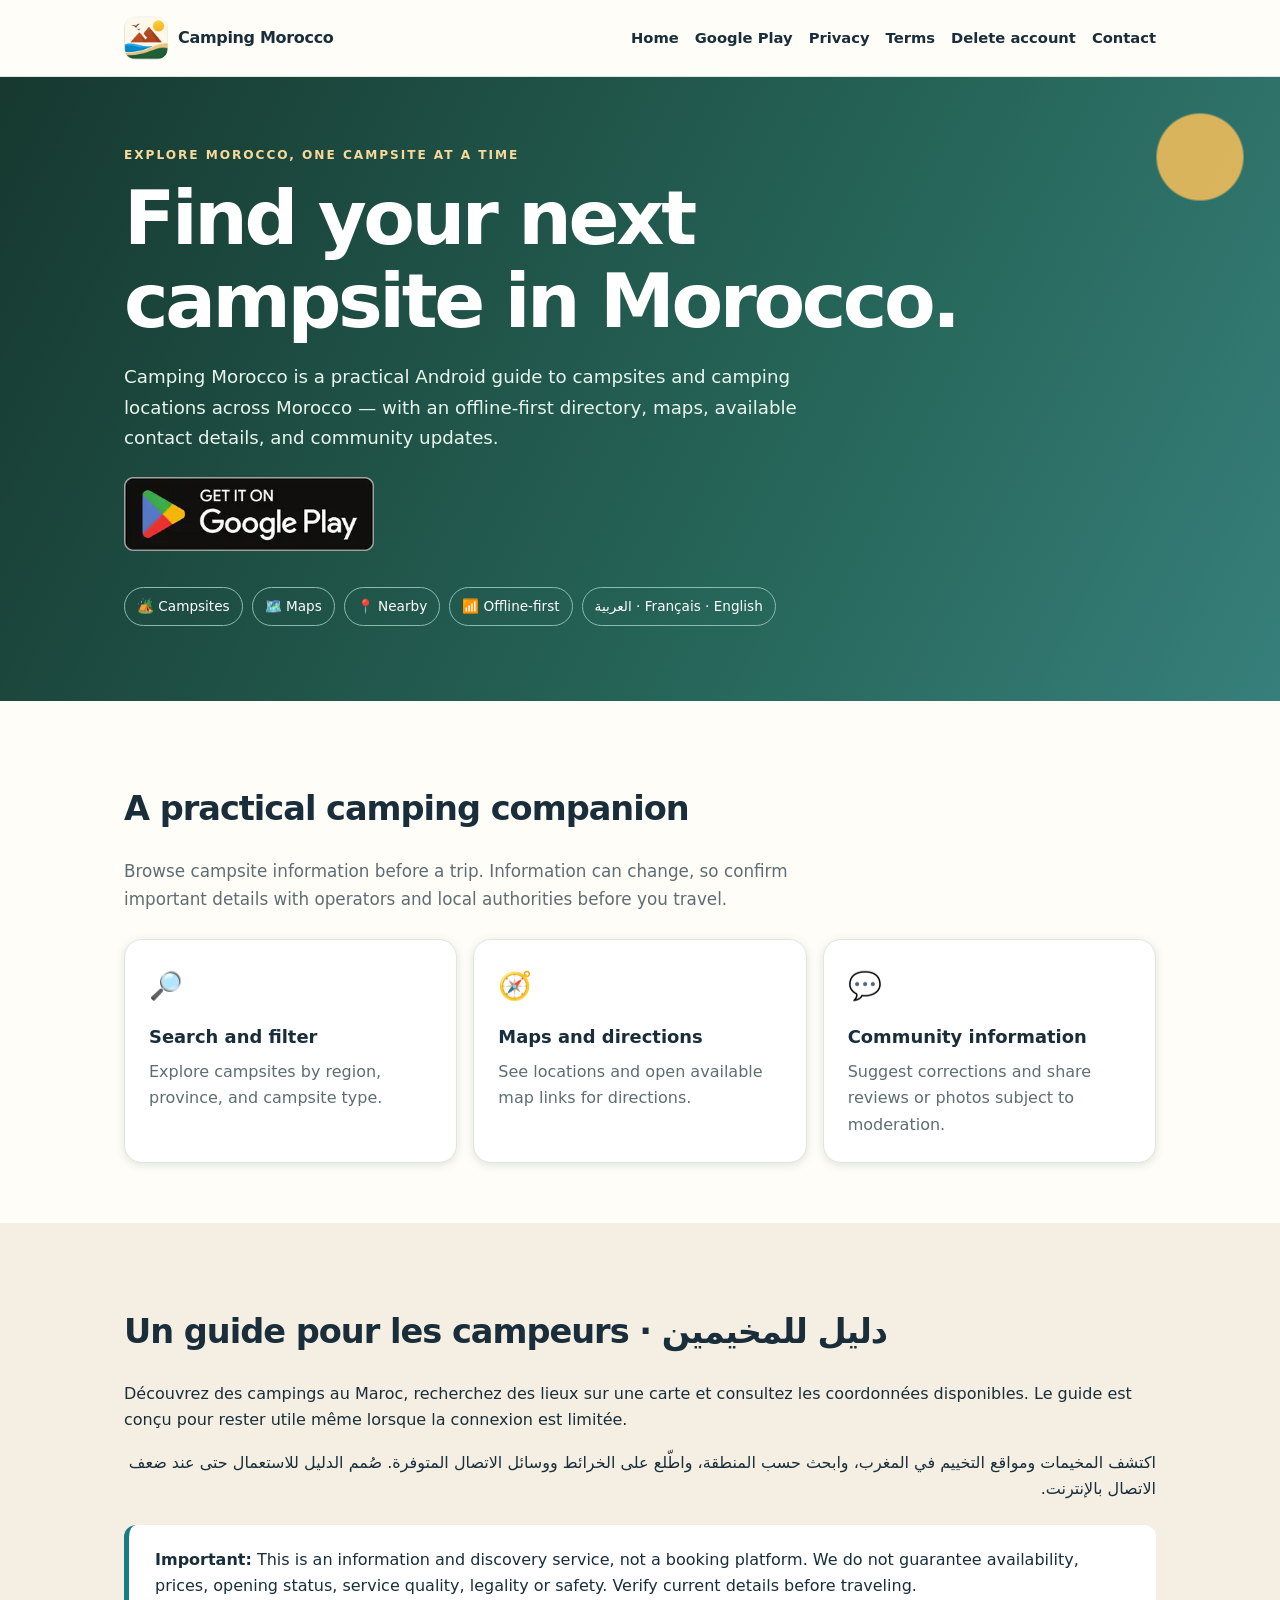
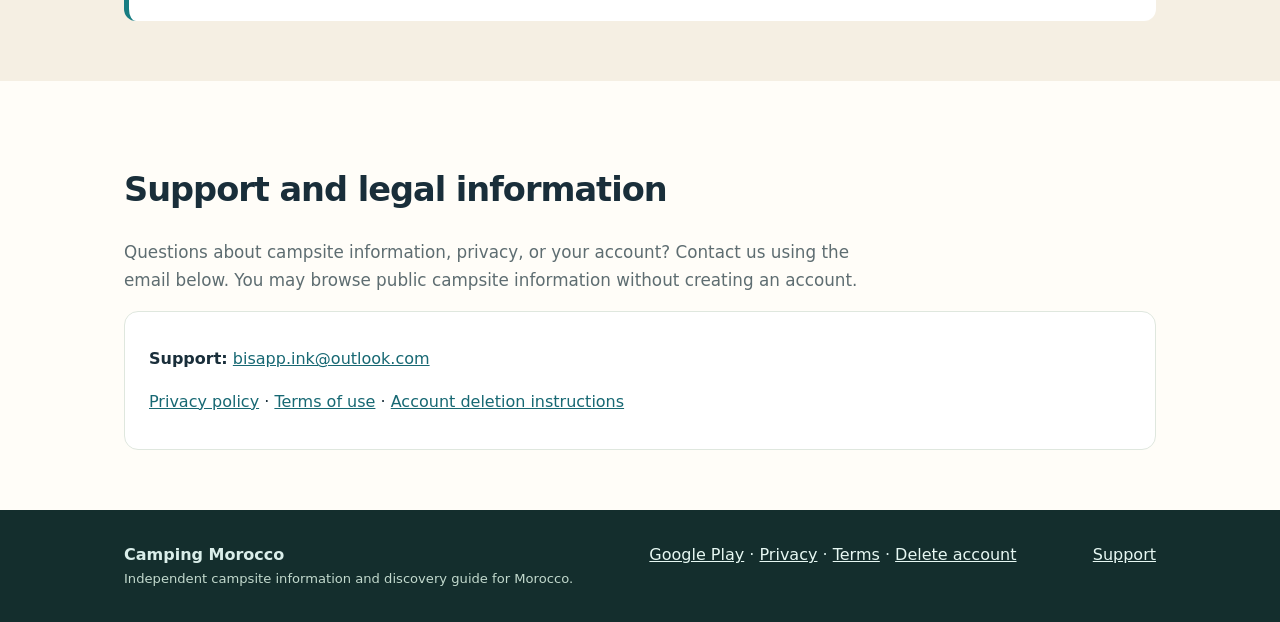
==== commit 91926f13: "feat(site): show uploaded Google Play badge as linked download graphic" ====
--- a/index.html
+++ b/index.html
@@ -1 +1 @@
-<!doctype html><html lang="en"><head><meta charset="utf-8"><meta name="viewport" content="width=device-width,initial-scale=1"><meta name="color-scheme" content="light"><meta name="theme-color" content="#24483e"><meta name="description" content="Camping Morocco helps travelers discover campsites in Morocco with offline-first listings, maps, contacts, and community contributions."><title>Home — Camping Morocco</title><link rel="stylesheet" href="/styles.css"><link rel="icon" type="image/webp" href="/assets/camping-morocco-logo.webp"><link rel="canonical" href="https://planififni-sketch.github.io/"></head><body><header class="nav"><div class="container nav-inner"><a class="brand" href="/"><span class="brand-mark"><img src="/assets/camping-morocco-logo.webp" alt="" width="44" height="44" decoding="async"></span><span>Camping Morocco</span></a><nav class="links" aria-label="Main navigation"><a href="/">Home</a><a href="https://play.google.com/store/apps/details?id=ma.campingmorocco.app" target="_blank" rel="noopener noreferrer">Google Play</a><a href="/privacy.html">Privacy</a><a href="/terms.html">Terms</a><a href="/account-deletion.html">Delete account</a><a href="/#contact">Contact</a></nav></div></header><main><section class="hero"><div class="container hero-inner"><div class="eyebrow">Explore Morocco, one campsite at a time</div><h1>Find your next campsite in Morocco.</h1><p>Camping Morocco is a practical Android guide to campsites and camping locations across Morocco — with an offline-first directory, maps, available contact details, and community updates.</p><p class="store-cta"><a class="store-link" href="https://play.google.com/store/apps/details?id=ma.campingmorocco.app" target="_blank" rel="noopener noreferrer">Download Camping Morocco on Google Play ↗</a></p><div class="pills"><span class="pill">🏕️ Campsites</span><span class="pill">🗺️ Maps</span><span class="pill">📍 Nearby</span><span class="pill">📶 Offline-first</span><span class="pill">العربية · Français · English</span></div></div></section><section class="section"><div class="container"><h2>A practical camping companion</h2><p class="lead">Browse campsite information before a trip. Information can change, so confirm important details with operators and local authorities before you travel.</p><div class="grid"><article class="tile"><span class="glyph">🔎</span><h3>Search and filter</h3><p>Explore campsites by region, province, and campsite type.</p></article><article class="tile"><span class="glyph">🧭</span><h3>Maps and directions</h3><p>See locations and open available map links for directions.</p></article><article class="tile"><span class="glyph">💬</span><h3>Community information</h3><p>Suggest corrections and share reviews or photos subject to moderation.</p></article></div></div></section><section class="section soft"><div class="container"><h2>Un guide pour les campeurs · دليل للمخيمين</h2><p lang="fr">Découvrez des campings au Maroc, recherchez des lieux sur une carte et consultez les coordonnées disponibles. Le guide est conçu pour rester utile même lorsque la connexion est limitée.</p><p lang="ar" dir="rtl">اكتشف المخيمات ومواقع التخييم في المغرب، وابحث حسب المنطقة، واطّلع على الخرائط ووسائل الاتصال المتوفرة. صُمم الدليل للاستعمال حتى عند ضعف الاتصال بالإنترنت.</p><div class="notes"><strong>Important:</strong> This is an information and discovery service, not a booking platform. We do not guarantee availability, prices, opening status, service quality, legality or safety. Verify current details before traveling.</div></div></section><section id="contact" class="section"><div class="container"><h2>Support and legal information</h2><p class="lead">Questions about campsite information, privacy, or your account? Contact us using the email below. You may browse public campsite information without creating an account.</p><div class="contact"><p><strong>Support:</strong> <a href="mailto:bisapp.ink@outlook.com">bisapp.ink@outlook.com</a></p><p><a href="/privacy.html">Privacy policy</a> · <a href="/terms.html">Terms of use</a> · <a href="/account-deletion.html">Account deletion instructions</a></p></div></div></section></main><footer class="footer"><div class="container footer-inner"><div><strong>Camping Morocco</strong><div class="meta">Independent campsite information and discovery guide for Morocco.</div></div><div><a href="https://play.google.com/store/apps/details?id=ma.campingmorocco.app" target="_blank" rel="noopener noreferrer">Google Play</a> · <a href="/privacy.html">Privacy</a> · <a href="/terms.html">Terms</a> · <a href="/account-deletion.html">Delete account</a></div><div><a href="mailto:bisapp.ink@outlook.com">Support</a></div></div></footer></body></html>+<!doctype html><html lang="en"><head><meta charset="utf-8"><meta name="viewport" content="width=device-width,initial-scale=1"><meta name="color-scheme" content="light"><meta name="theme-color" content="#24483e"><meta name="description" content="Camping Morocco helps travelers discover campsites in Morocco with offline-first listings, maps, contacts, and community contributions."><title>Home — Camping Morocco</title><link rel="stylesheet" href="/styles.css"><link rel="icon" type="image/webp" href="/assets/camping-morocco-logo.webp"><link rel="canonical" href="https://planififni-sketch.github.io/"></head><body><header class="nav"><div class="container nav-inner"><a class="brand" href="/"><span class="brand-mark"><img src="/assets/camping-morocco-logo.webp" alt="" width="44" height="44" decoding="async"></span><span>Camping Morocco</span></a><nav class="links" aria-label="Main navigation"><a href="/">Home</a><a href="https://play.google.com/store/apps/details?id=ma.campingmorocco.app" target="_blank" rel="noopener noreferrer">Google Play</a><a href="/privacy.html">Privacy</a><a href="/terms.html">Terms</a><a href="/account-deletion.html">Delete account</a><a href="/#contact">Contact</a></nav></div></header><main><section class="hero"><div class="container hero-inner"><div class="eyebrow">Explore Morocco, one campsite at a time</div><h1>Find your next campsite in Morocco.</h1><p>Camping Morocco is a practical Android guide to campsites and camping locations across Morocco — with an offline-first directory, maps, available contact details, and community updates.</p><p class="store-cta"><a class="play-badge-link" href="https://play.google.com/store/apps/details?id=ma.campingmorocco.app" target="_blank" rel="noopener noreferrer" aria-label="Download Camping Morocco from Google Play"><img src="/assets/google-play-badge.webp" alt="Get it on Google Play" width="250" height="74" decoding="async"></a></p><div class="pills"><span class="pill">🏕️ Campsites</span><span class="pill">🗺️ Maps</span><span class="pill">📍 Nearby</span><span class="pill">📶 Offline-first</span><span class="pill">العربية · Français · English</span></div></div></section><section class="section"><div class="container"><h2>A practical camping companion</h2><p class="lead">Browse campsite information before a trip. Information can change, so confirm important details with operators and local authorities before you travel.</p><div class="grid"><article class="tile"><span class="glyph">🔎</span><h3>Search and filter</h3><p>Explore campsites by region, province, and campsite type.</p></article><article class="tile"><span class="glyph">🧭</span><h3>Maps and directions</h3><p>See locations and open available map links for directions.</p></article><article class="tile"><span class="glyph">💬</span><h3>Community information</h3><p>Suggest corrections and share reviews or photos subject to moderation.</p></article></div></div></section><section class="section soft"><div class="container"><h2>Un guide pour les campeurs · دليل للمخيمين</h2><p lang="fr">Découvrez des campings au Maroc, recherchez des lieux sur une carte et consultez les coordonnées disponibles. Le guide est conçu pour rester utile même lorsque la connexion est limitée.</p><p lang="ar" dir="rtl">اكتشف المخيمات ومواقع التخييم في المغرب، وابحث حسب المنطقة، واطّلع على الخرائط ووسائل الاتصال المتوفرة. صُمم الدليل للاستعمال حتى عند ضعف الاتصال بالإنترنت.</p><div class="notes"><strong>Important:</strong> This is an information and discovery service, not a booking platform. We do not guarantee availability, prices, opening status, service quality, legality or safety. Verify current details before traveling.</div></div></section><section id="contact" class="section"><div class="container"><h2>Support and legal information</h2><p class="lead">Questions about campsite information, privacy, or your account? Contact us using the email below. You may browse public campsite information without creating an account.</p><div class="contact"><p><strong>Support:</strong> <a href="mailto:bisapp.ink@outlook.com">bisapp.ink@outlook.com</a></p><p><a href="/privacy.html">Privacy policy</a> · <a href="/terms.html">Terms of use</a> · <a href="/account-deletion.html">Account deletion instructions</a></p></div></div></section></main><footer class="footer"><div class="container footer-inner"><div><strong>Camping Morocco</strong><div class="meta">Independent campsite information and discovery guide for Morocco.</div></div><div><a href="https://play.google.com/store/apps/details?id=ma.campingmorocco.app" target="_blank" rel="noopener noreferrer">Google Play</a> · <a href="/privacy.html">Privacy</a> · <a href="/terms.html">Terms</a> · <a href="/account-deletion.html">Delete account</a></div><div><a href="mailto:bisapp.ink@outlook.com">Support</a></div></div></footer></body></html>
--- a/styles.css
+++ b/styles.css
@@ -1,2 +1,4 @@
 :root{color-scheme:light;--ink:#192e3a;--pine:#24483e;--sea:#187d82;--sand:#f5efe3;--paper:#fffdf8;--muted:#5e6d71;--line:#dfe7de;--sun:#e9b44f}*{box-sizing:border-box}html{scroll-behavior:smooth}body{margin:0;background:var(--paper);color:var(--ink);font-family:system-ui,-apple-system,Segoe UI,Arial,sans-serif;line-height:1.65}a{color:#176873}a:focus-visible,button:focus-visible{outline:3px solid #c27b2c;outline-offset:3px}.container{max-width:1080px;margin:auto;padding:0 24px}.nav{background:var(--paper);border-bottom:1px solid var(--line)}.nav-inner{min-height:76px;display:flex;align-items:center;justify-content:space-between;gap:20px;flex-wrap:wrap}.brand{display:inline-flex;align-items:center;gap:10px;text-decoration:none;color:var(--ink);font-weight:800;letter-spacing:-.02em}.brand-mark{display:inline-flex;align-items:center;justify-content:center;width:44px;height:44px;flex-shrink:0}.brand-mark img{display:block;width:44px;height:44px;object-fit:contain;border-radius:12px}.links{display:flex;flex-wrap:wrap;gap:16px}.links a{text-decoration:none;font-weight:600;color:var(--ink);font-size:.92rem}.links a:hover{text-decoration:underline}.hero{background:linear-gradient(117deg,#16382f,#27675b 64%,#377f7b);color:#fff;position:relative;overflow:hidden}.hero:after{content:"";position:absolute;width:300px;height:300px;right:-70px;top:-70px;background:radial-gradient(circle,#f8c05b 0 20%,transparent 21%);opacity:.85}.hero-inner{min-height:350px;padding-top:68px;padding-bottom:75px;position:relative;z-index:1}.eyebrow{text-transform:uppercase;letter-spacing:.16em;font-size:.76rem;font-weight:750;color:#f8d999}.hero h1{font-size:clamp(2.4rem,6vw,4.7rem);max-width:850px;line-height:1.1;letter-spacing:-.045em;margin:12px 0 20px}.hero p{max-width:680px;color:#e8f5ed;font-size:1.14rem}.pills{display:flex;gap:9px;flex-wrap:wrap;margin-top:27px}.pill{border:1px solid #8bbbac;border-radius:100px;padding:7px 12px;font-size:.85rem}.section{padding:60px 0}.section.soft{background:var(--sand)}h2{font-size:clamp(1.55rem,3vw,2.1rem);letter-spacing:-.03em;line-height:1.25}h3{font-size:1.12rem;margin:0 0 8px}.lead{font-size:1.05rem;color:var(--muted);max-width:740px}.grid{display:grid;grid-template-columns:repeat(3,minmax(0,1fr));gap:16px;margin-top:25px}.tile{background:#fff;border:1px solid var(--line);padding:24px;border-radius:18px;box-shadow:0 2px 10px #123a2520}.tile p{margin:0;color:var(--muted)}.glyph{font-size:1.7rem;display:block;margin-bottom:13px}.notes{padding:22px 26px;background:#fff;border-left:5px solid var(--sea);border-radius:12px;margin-top:22px}.button{display:inline-block;background:var(--pine);color:#fff;text-decoration:none;border-radius:10px;padding:10px 16px;font-weight:700}.button:hover{background:#366e5b}.footer{background:#142e2d;color:#daeeea;padding:32px 0}.footer a{color:#e7f8f3}.footer-inner{display:flex;gap:20px;justify-content:space-between;flex-wrap:wrap}.legal{max-width:850px;margin:0 auto;padding:52px 24px 80px}.legal h1{font-size:clamp(2rem,5vw,3rem);line-height:1.2}.legal h2{margin-top:32px}.legal .date{color:var(--muted)}.legal li{margin-bottom:11px}.small{font-size:.9rem;color:var(--muted)}.langbox{margin-top:32px;border-top:1px solid var(--line);padding-top:16px}.langbox[dir=rtl]{text-align:right}.contact{padding:18px 24px;border:1px solid var(--line);border-radius:14px;background:#fff}.meta{font-size:.82rem;color:#c2d9cd}@media(max-width:710px){.grid{grid-template-columns:1fr}.hero-inner{padding-top:48px;padding-bottom:54px}.nav-inner{padding-top:14px;padding-bottom:14px}.links{gap:12px}.section{padding:43px 0}}
  .store-cta{margin-top:24px}.store-link{display:inline-block;background:#fff;color:#194d40;text-decoration:none;font-weight:750;padding:11px 17px;border-radius:11px;box-shadow:0 3px 14px #0c282626}.store-link:hover{background:#e7f8ef}.store-link:focus-visible{outline:3px solid #f5cd69;outline-offset:3px}
+
+.play-badge-link{display:inline-block;line-height:0;border-radius:8px;transition:transform .12s ease}.play-badge-link img{display:block;width:min(250px,75vw);height:auto}.play-badge-link:hover{transform:translateY(-2px)}.play-badge-link:focus-visible{outline:3px solid #f5cd69;outline-offset:4px}
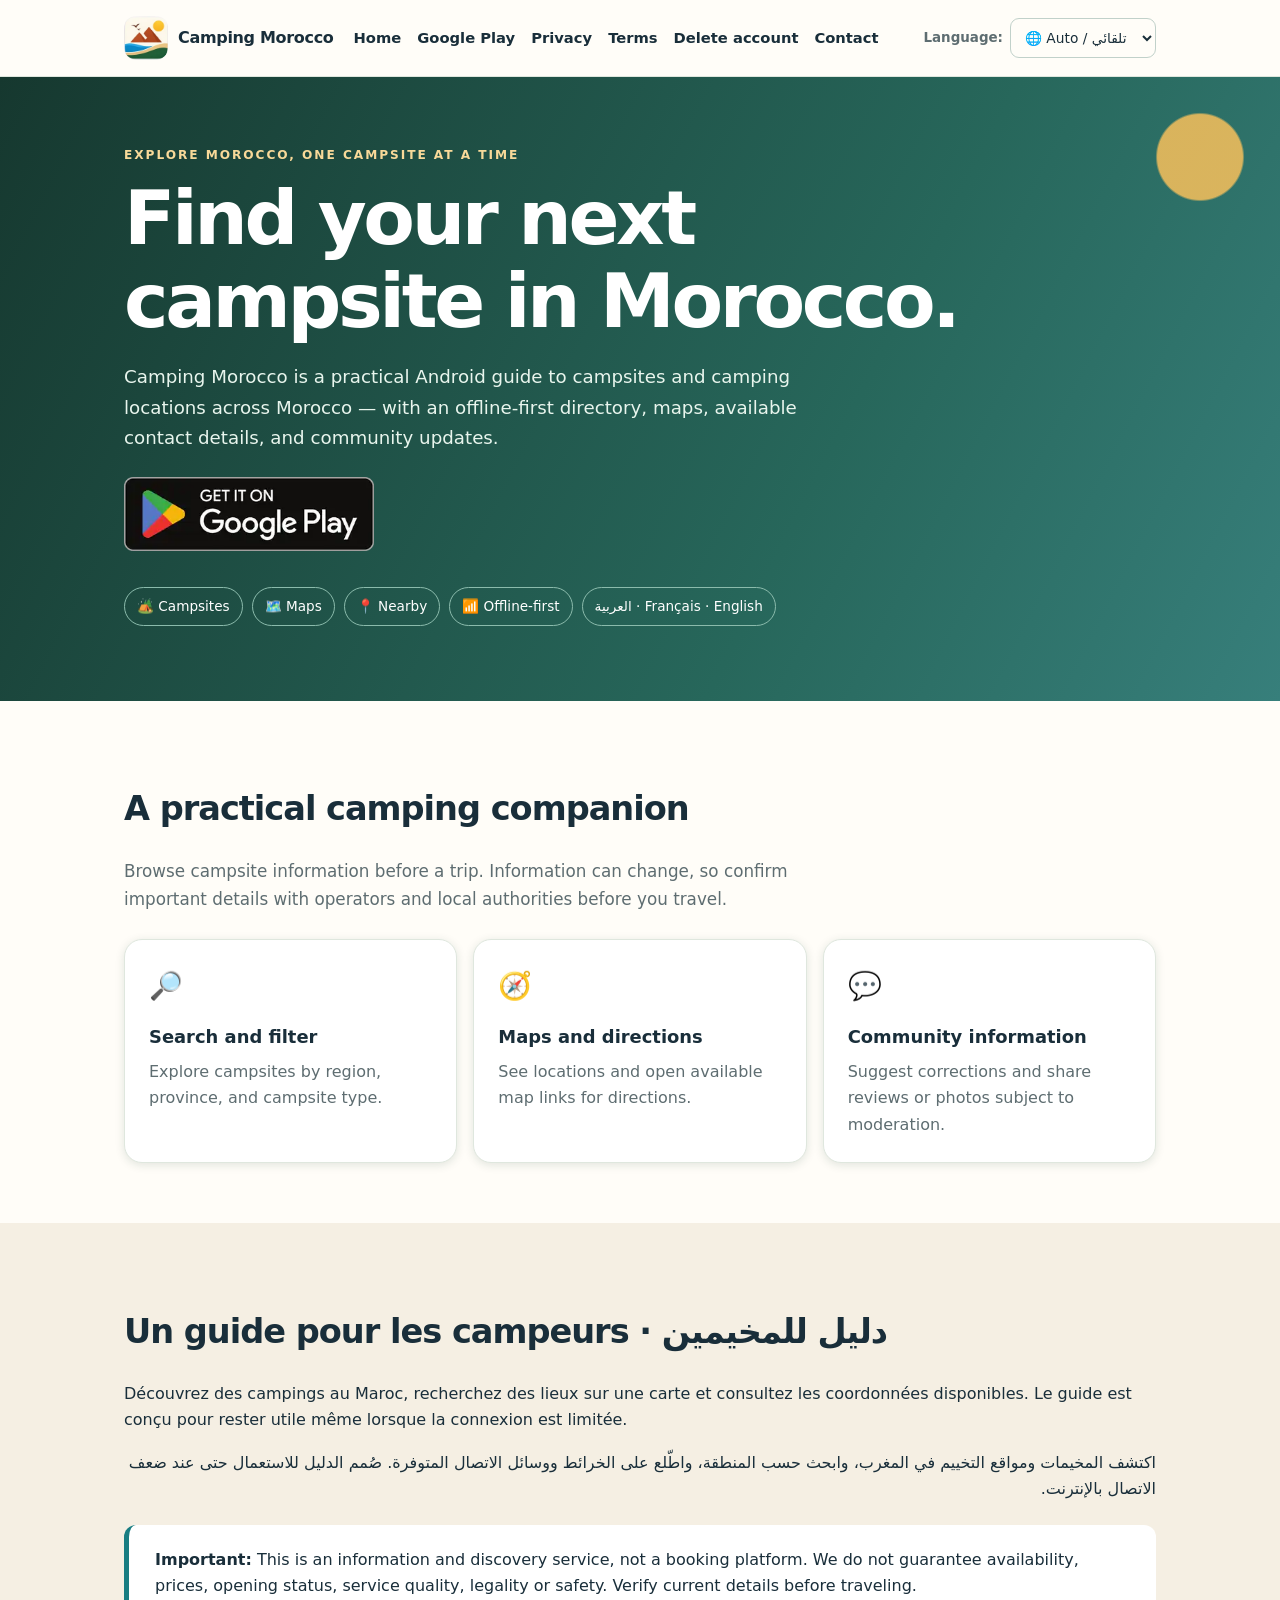
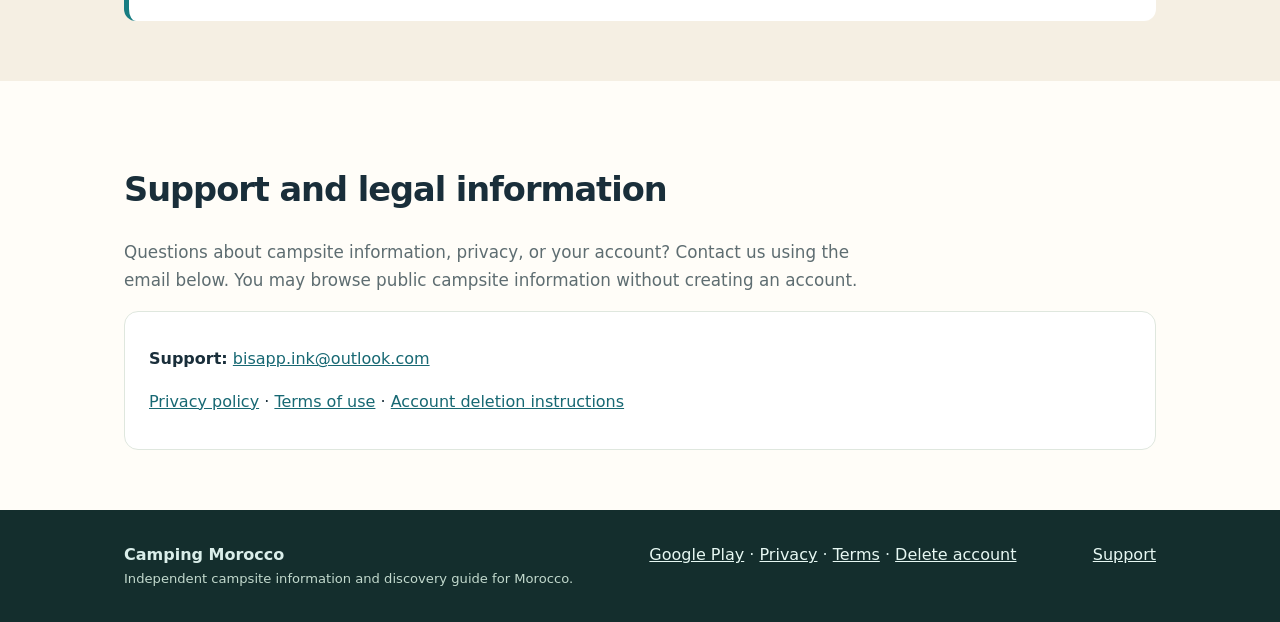
==== commit c88a60dc: "feat(site): auto-detect locale and add language switcher across all pages" ====
--- a/index.html
+++ b/index.html
@@ -1 +1 @@
-<!doctype html><html lang="en"><head><meta charset="utf-8"><meta name="viewport" content="width=device-width,initial-scale=1"><meta name="color-scheme" content="light"><meta name="theme-color" content="#24483e"><meta name="description" content="Camping Morocco helps travelers discover campsites in Morocco with offline-first listings, maps, contacts, and community contributions."><title>Home — Camping Morocco</title><link rel="stylesheet" href="/styles.css"><link rel="icon" type="image/webp" href="/assets/camping-morocco-logo.webp"><link rel="canonical" href="https://planififni-sketch.github.io/"></head><body><header class="nav"><div class="container nav-inner"><a class="brand" href="/"><span class="brand-mark"><img src="/assets/camping-morocco-logo.webp" alt="" width="44" height="44" decoding="async"></span><span>Camping Morocco</span></a><nav class="links" aria-label="Main navigation"><a href="/">Home</a><a href="https://play.google.com/store/apps/details?id=ma.campingmorocco.app" target="_blank" rel="noopener noreferrer">Google Play</a><a href="/privacy.html">Privacy</a><a href="/terms.html">Terms</a><a href="/account-deletion.html">Delete account</a><a href="/#contact">Contact</a></nav></div></header><main><section class="hero"><div class="container hero-inner"><div class="eyebrow">Explore Morocco, one campsite at a time</div><h1>Find your next campsite in Morocco.</h1><p>Camping Morocco is a practical Android guide to campsites and camping locations across Morocco — with an offline-first directory, maps, available contact details, and community updates.</p><p class="store-cta"><a class="play-badge-link" href="https://play.google.com/store/apps/details?id=ma.campingmorocco.app" target="_blank" rel="noopener noreferrer" aria-label="Download Camping Morocco from Google Play"><img src="/assets/google-play-badge.webp" alt="Get it on Google Play" width="250" height="74" decoding="async"></a></p><div class="pills"><span class="pill">🏕️ Campsites</span><span class="pill">🗺️ Maps</span><span class="pill">📍 Nearby</span><span class="pill">📶 Offline-first</span><span class="pill">العربية · Français · English</span></div></div></section><section class="section"><div class="container"><h2>A practical camping companion</h2><p class="lead">Browse campsite information before a trip. Information can change, so confirm important details with operators and local authorities before you travel.</p><div class="grid"><article class="tile"><span class="glyph">🔎</span><h3>Search and filter</h3><p>Explore campsites by region, province, and campsite type.</p></article><article class="tile"><span class="glyph">🧭</span><h3>Maps and directions</h3><p>See locations and open available map links for directions.</p></article><article class="tile"><span class="glyph">💬</span><h3>Community information</h3><p>Suggest corrections and share reviews or photos subject to moderation.</p></article></div></div></section><section class="section soft"><div class="container"><h2>Un guide pour les campeurs · دليل للمخيمين</h2><p lang="fr">Découvrez des campings au Maroc, recherchez des lieux sur une carte et consultez les coordonnées disponibles. Le guide est conçu pour rester utile même lorsque la connexion est limitée.</p><p lang="ar" dir="rtl">اكتشف المخيمات ومواقع التخييم في المغرب، وابحث حسب المنطقة، واطّلع على الخرائط ووسائل الاتصال المتوفرة. صُمم الدليل للاستعمال حتى عند ضعف الاتصال بالإنترنت.</p><div class="notes"><strong>Important:</strong> This is an information and discovery service, not a booking platform. We do not guarantee availability, prices, opening status, service quality, legality or safety. Verify current details before traveling.</div></div></section><section id="contact" class="section"><div class="container"><h2>Support and legal information</h2><p class="lead">Questions about campsite information, privacy, or your account? Contact us using the email below. You may browse public campsite information without creating an account.</p><div class="contact"><p><strong>Support:</strong> <a href="mailto:bisapp.ink@outlook.com">bisapp.ink@outlook.com</a></p><p><a href="/privacy.html">Privacy policy</a> · <a href="/terms.html">Terms of use</a> · <a href="/account-deletion.html">Account deletion instructions</a></p></div></div></section></main><footer class="footer"><div class="container footer-inner"><div><strong>Camping Morocco</strong><div class="meta">Independent campsite information and discovery guide for Morocco.</div></div><div><a href="https://play.google.com/store/apps/details?id=ma.campingmorocco.app" target="_blank" rel="noopener noreferrer">Google Play</a> · <a href="/privacy.html">Privacy</a> · <a href="/terms.html">Terms</a> · <a href="/account-deletion.html">Delete account</a></div><div><a href="mailto:bisapp.ink@outlook.com">Support</a></div></div></footer></body></html>+<!doctype html><html lang="en"><head><meta charset="utf-8"><meta name="viewport" content="width=device-width,initial-scale=1"><meta name="color-scheme" content="light"><meta name="theme-color" content="#24483e"><meta name="description" content="Camping Morocco helps travelers discover campsites in Morocco with offline-first listings, maps, contacts, and community contributions."><title>Home — Camping Morocco</title><link rel="stylesheet" href="/styles.css"><link rel="icon" type="image/webp" href="/assets/camping-morocco-logo.webp"><link rel="canonical" href="https://planififni-sketch.github.io/"><script src="/site-i18n.js" defer></script></head><body><header class="nav"><div class="container nav-inner"><a class="brand" href="/"><span class="brand-mark"><img src="/assets/camping-morocco-logo.webp" alt="" width="44" height="44" decoding="async"></span><span>Camping Morocco</span></a><nav class="links" aria-label="Main navigation"><a href="/">Home</a><a href="https://play.google.com/store/apps/details?id=ma.campingmorocco.app" target="_blank" rel="noopener noreferrer">Google Play</a><a href="/privacy.html">Privacy</a><a href="/terms.html">Terms</a><a href="/account-deletion.html">Delete account</a><a href="/#contact">Contact</a></nav><div class="language-picker"><label id="site-language-label" for="site-language">Language:</label><select id="site-language" aria-label="Website language"><option value="auto">🌐 Auto / تلقائي</option><option value="ar">العربية</option><option value="fr">Français</option><option value="en">English</option><option value="de">Deutsch</option><option value="es">Español</option></select></div></div></header><main data-page="home"><section class="hero"><div class="container hero-inner"><div class="eyebrow">Explore Morocco, one campsite at a time</div><h1>Find your next campsite in Morocco.</h1><p>Camping Morocco is a practical Android guide to campsites and camping locations across Morocco — with an offline-first directory, maps, available contact details, and community updates.</p><p class="store-cta"><a class="play-badge-link" href="https://play.google.com/store/apps/details?id=ma.campingmorocco.app" target="_blank" rel="noopener noreferrer" aria-label="Download Camping Morocco from Google Play"><img src="/assets/google-play-badge.webp" alt="Get it on Google Play" width="250" height="74" decoding="async"></a></p><div class="pills"><span class="pill">🏕️ Campsites</span><span class="pill">🗺️ Maps</span><span class="pill">📍 Nearby</span><span class="pill">📶 Offline-first</span><span class="pill">العربية · Français · English</span></div></div></section><section class="section"><div class="container"><h2>A practical camping companion</h2><p class="lead">Browse campsite information before a trip. Information can change, so confirm important details with operators and local authorities before you travel.</p><div class="grid"><article class="tile"><span class="glyph">🔎</span><h3>Search and filter</h3><p>Explore campsites by region, province, and campsite type.</p></article><article class="tile"><span class="glyph">🧭</span><h3>Maps and directions</h3><p>See locations and open available map links for directions.</p></article><article class="tile"><span class="glyph">💬</span><h3>Community information</h3><p>Suggest corrections and share reviews or photos subject to moderation.</p></article></div></div></section><section class="section soft"><div class="container"><h2>Un guide pour les campeurs · دليل للمخيمين</h2><p lang="fr">Découvrez des campings au Maroc, recherchez des lieux sur une carte et consultez les coordonnées disponibles. Le guide est conçu pour rester utile même lorsque la connexion est limitée.</p><p lang="ar" dir="rtl">اكتشف المخيمات ومواقع التخييم في المغرب، وابحث حسب المنطقة، واطّلع على الخرائط ووسائل الاتصال المتوفرة. صُمم الدليل للاستعمال حتى عند ضعف الاتصال بالإنترنت.</p><div class="notes"><strong>Important:</strong> This is an information and discovery service, not a booking platform. We do not guarantee availability, prices, opening status, service quality, legality or safety. Verify current details before traveling.</div></div></section><section id="contact" class="section"><div class="container"><h2>Support and legal information</h2><p class="lead">Questions about campsite information, privacy, or your account? Contact us using the email below. You may browse public campsite information without creating an account.</p><div class="contact"><p><strong>Support:</strong> <a href="mailto:bisapp.ink@outlook.com">bisapp.ink@outlook.com</a></p><p><a href="/privacy.html">Privacy policy</a> · <a href="/terms.html">Terms of use</a> · <a href="/account-deletion.html">Account deletion instructions</a></p></div></div></section></main><footer class="footer"><div class="container footer-inner"><div><strong>Camping Morocco</strong><div class="meta">Independent campsite information and discovery guide for Morocco.</div></div><div><a href="https://play.google.com/store/apps/details?id=ma.campingmorocco.app" target="_blank" rel="noopener noreferrer">Google Play</a> · <a href="/privacy.html">Privacy</a> · <a href="/terms.html">Terms</a> · <a href="/account-deletion.html">Delete account</a></div><div><a href="mailto:bisapp.ink@outlook.com">Support</a></div></div></footer></body></html>
--- a/styles.css
+++ b/styles.css
@@ -2,3 +2,6 @@
  .store-cta{margin-top:24px}.store-link{display:inline-block;background:#fff;color:#194d40;text-decoration:none;font-weight:750;padding:11px 17px;border-radius:11px;box-shadow:0 3px 14px #0c282626}.store-link:hover{background:#e7f8ef}.store-link:focus-visible{outline:3px solid #f5cd69;outline-offset:3px}
 
 .play-badge-link{display:inline-block;line-height:0;border-radius:8px;transition:transform .12s ease}.play-badge-link img{display:block;width:min(250px,75vw);height:auto}.play-badge-link:hover{transform:translateY(-2px)}.play-badge-link:focus-visible{outline:3px solid #f5cd69;outline-offset:4px}
+
+/* Locale navigation and Arabic right-to-left layout. */
+.language-picker{display:inline-flex;align-items:center;gap:7px;white-space:nowrap;margin-inline-start:auto}.language-picker label{font-size:.84rem;font-weight:650;color:var(--muted)}.language-picker select{font:inherit;font-size:.86rem;background:#fffdf8;color:var(--ink);border:1px solid #c1d1ca;border-radius:9px;padding:8px 10px;min-height:40px;max-width:150px;cursor:pointer}.language-picker select:focus-visible{outline:3px solid #d6a34b;outline-offset:3px}.nav-inner{column-gap:20px;row-gap:9px}.links{flex-wrap:wrap}.footer a{unicode-bidi:plaintext}bdi{unicode-bidi:isolate}html[dir=rtl] body{text-align:start}html[dir=rtl] .nav-inner,html[dir=rtl] .footer-inner{direction:rtl}html[dir=rtl] .eyebrow{text-transform:none;letter-spacing:normal}html[dir=rtl] .hero:after{right:auto;left:-70px}html[dir=rtl] .notes{border-left:0;border-right:5px solid var(--sea)}html[dir=rtl] .language-picker{margin-inline-start:auto}html[dir=rtl] .langbox{text-align:right}@media(max-width:710px){.language-picker{margin-inline-start:0}.language-picker label{display:none}.nav-inner{justify-content:space-between}.links{flex:1 1 100%;order:3;justify-content:space-between;gap:10px}.links a{font-size:.84rem}.language-picker{order:2}.brand{order:1}.nav{padding:5px 0}}
